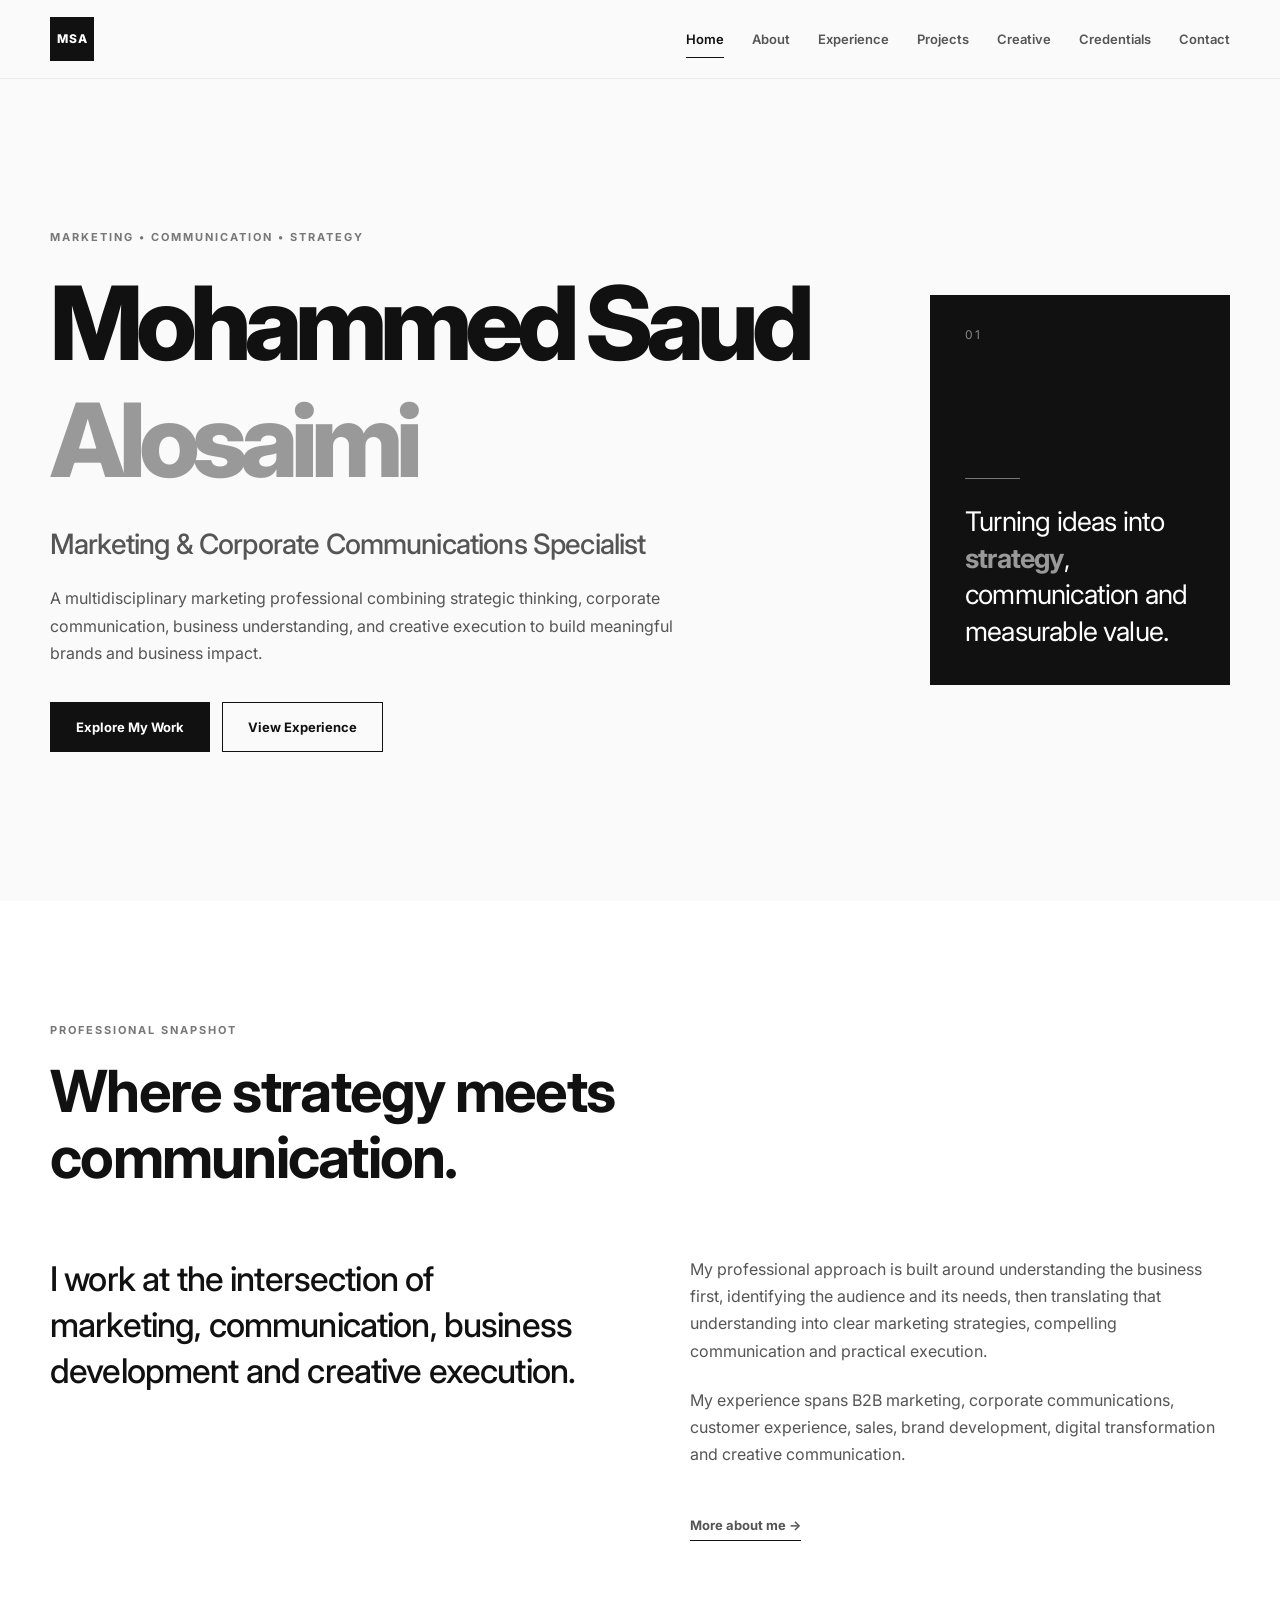
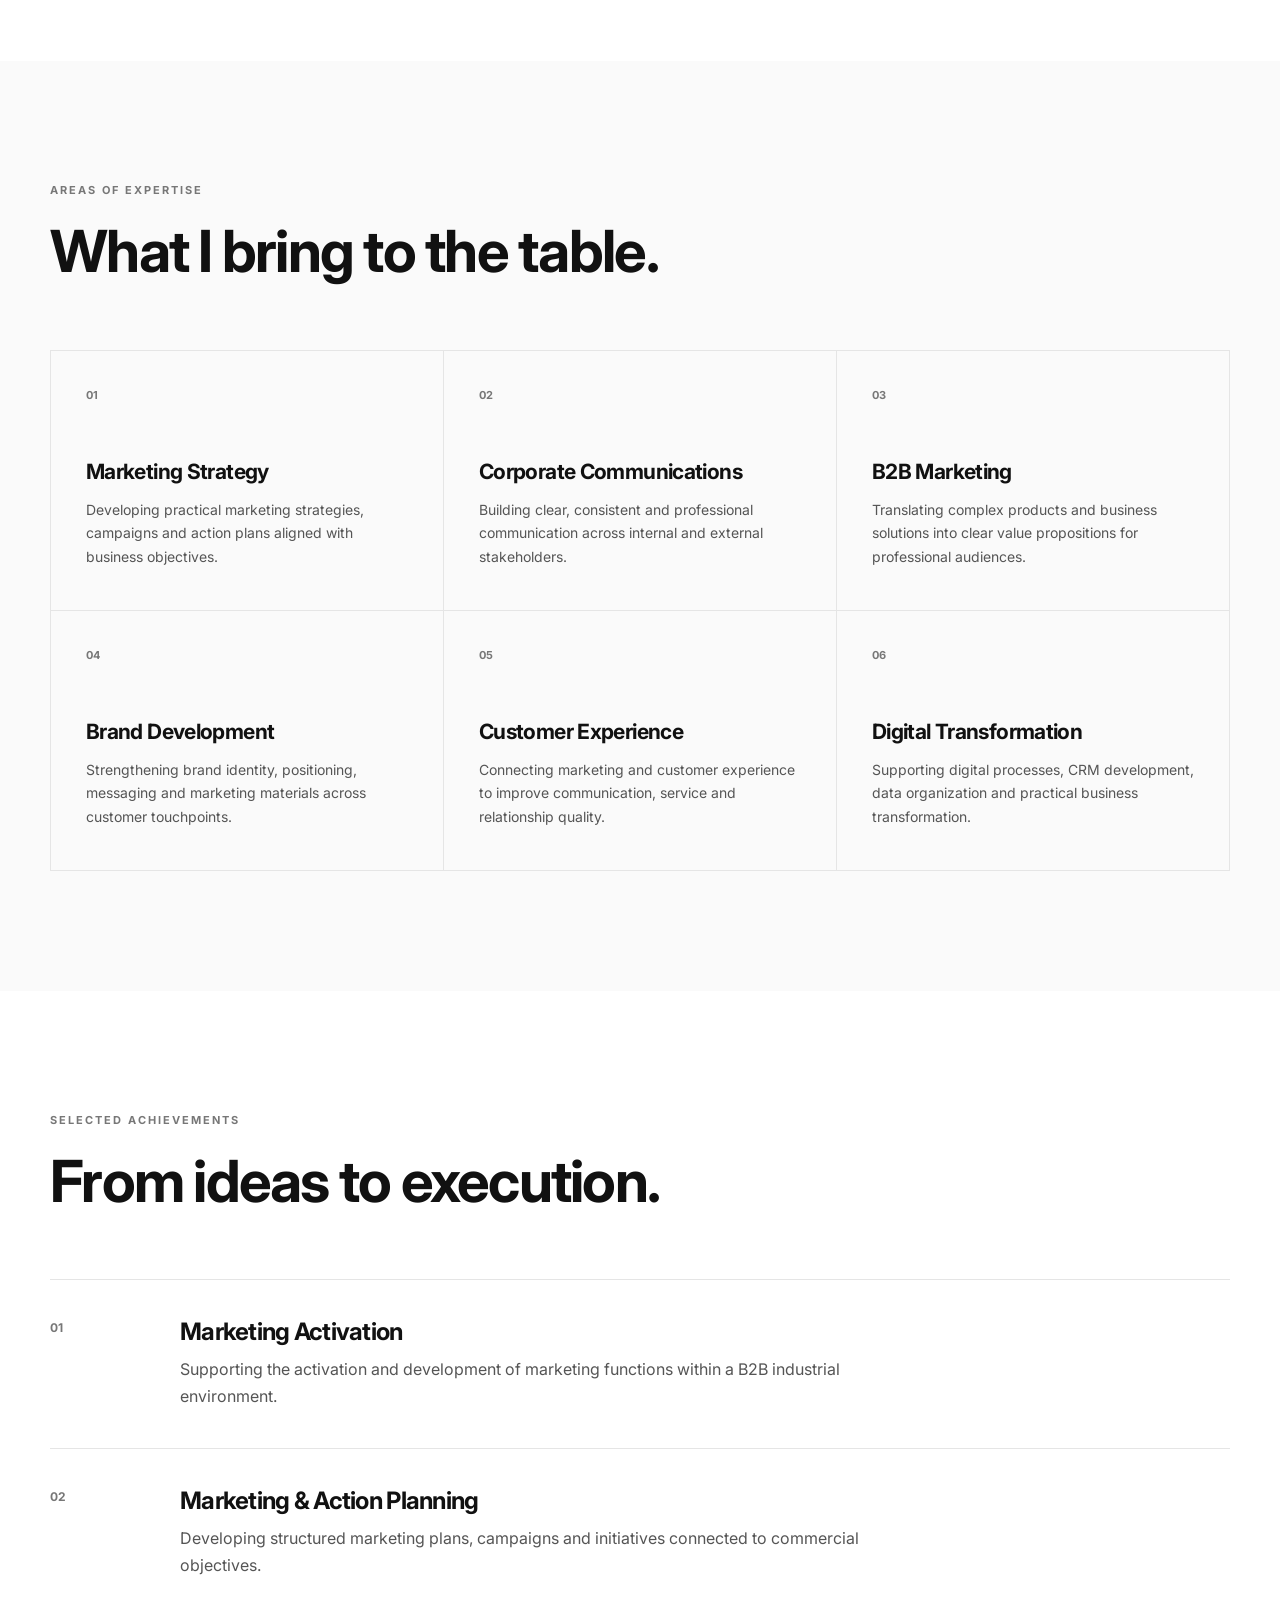
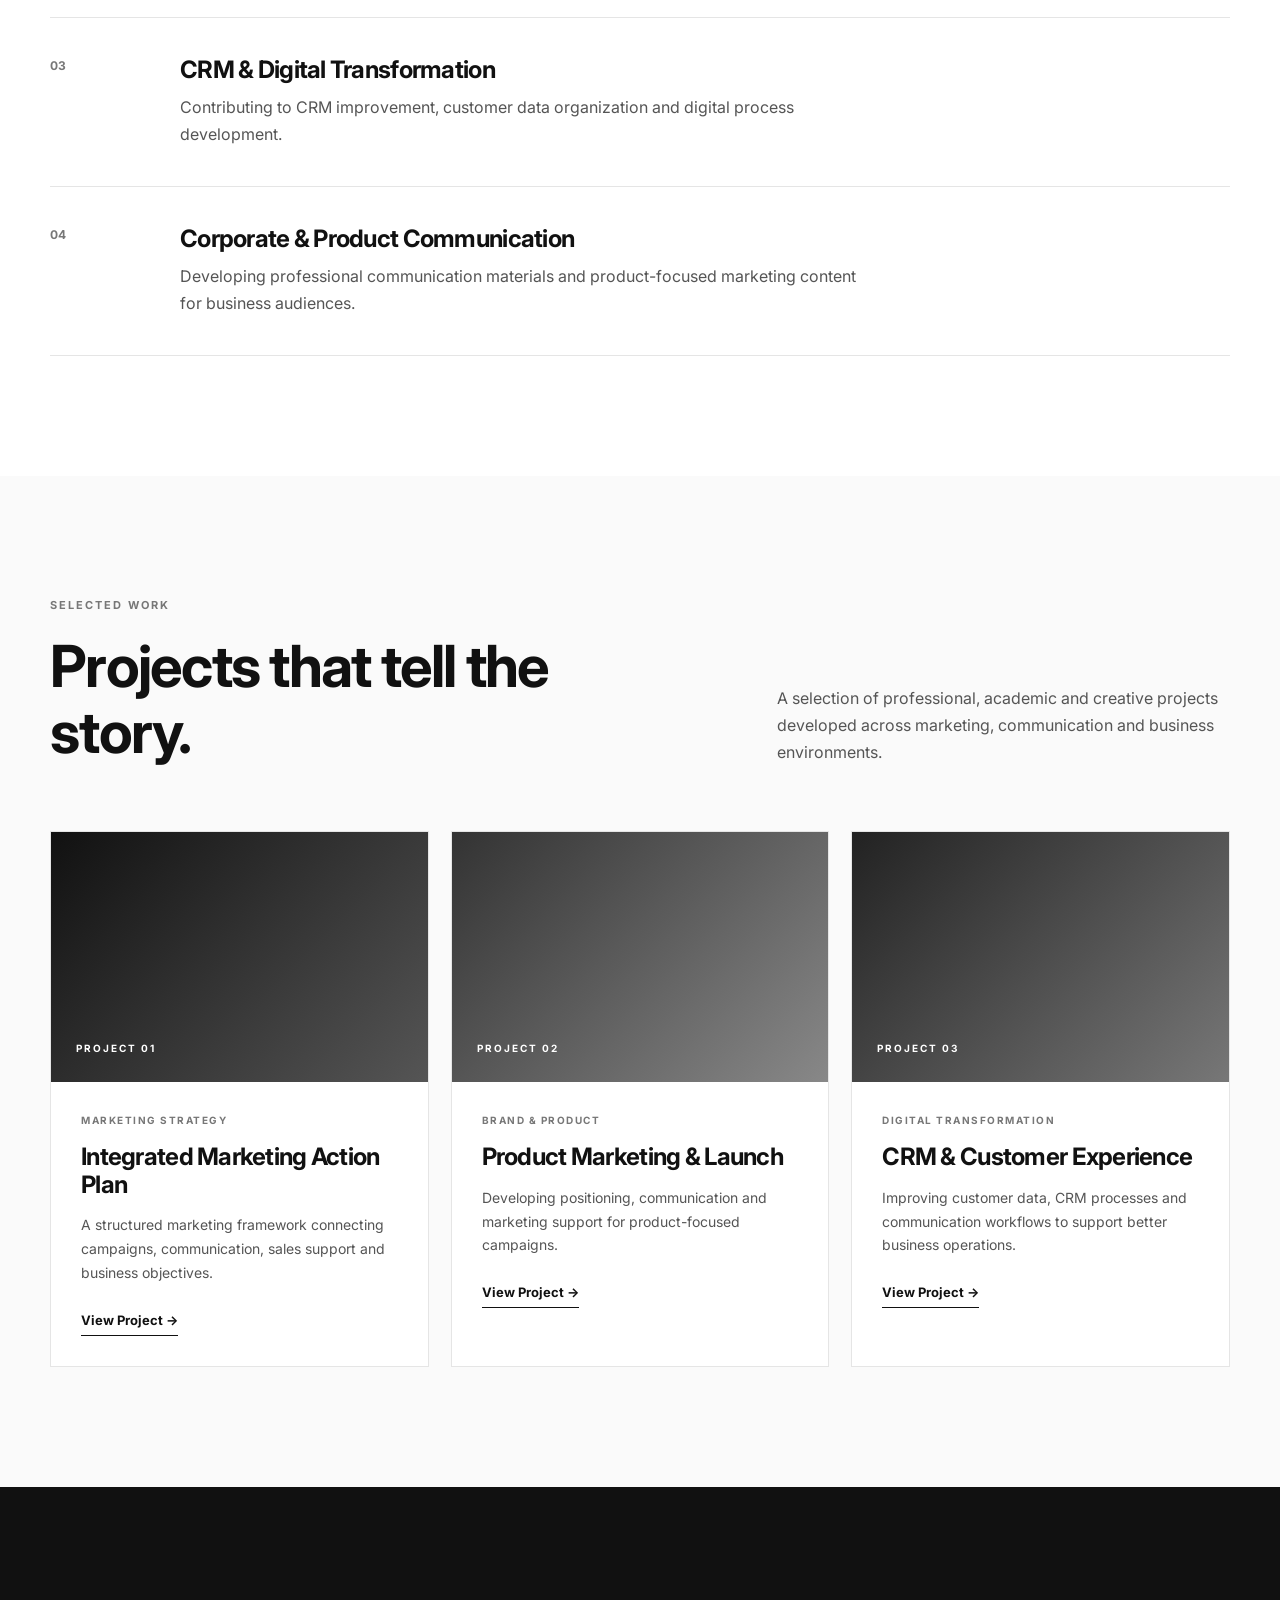
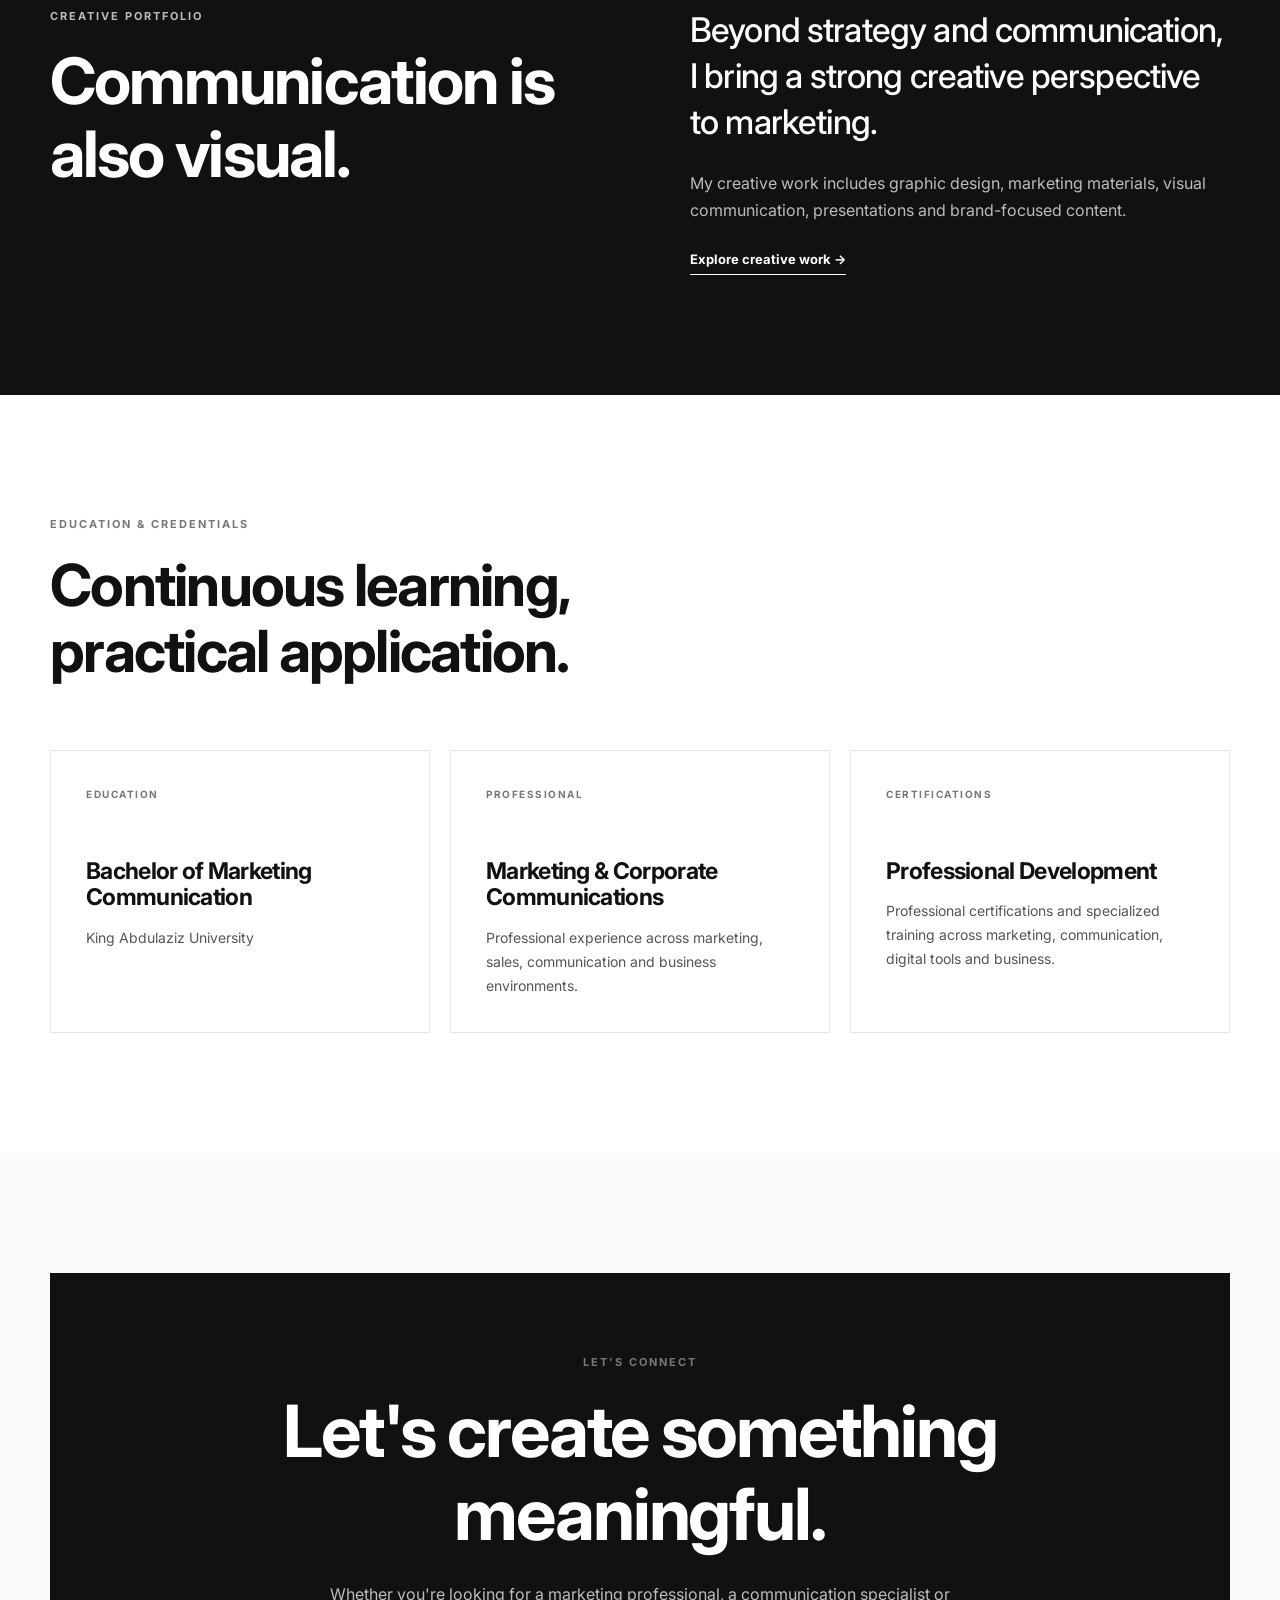
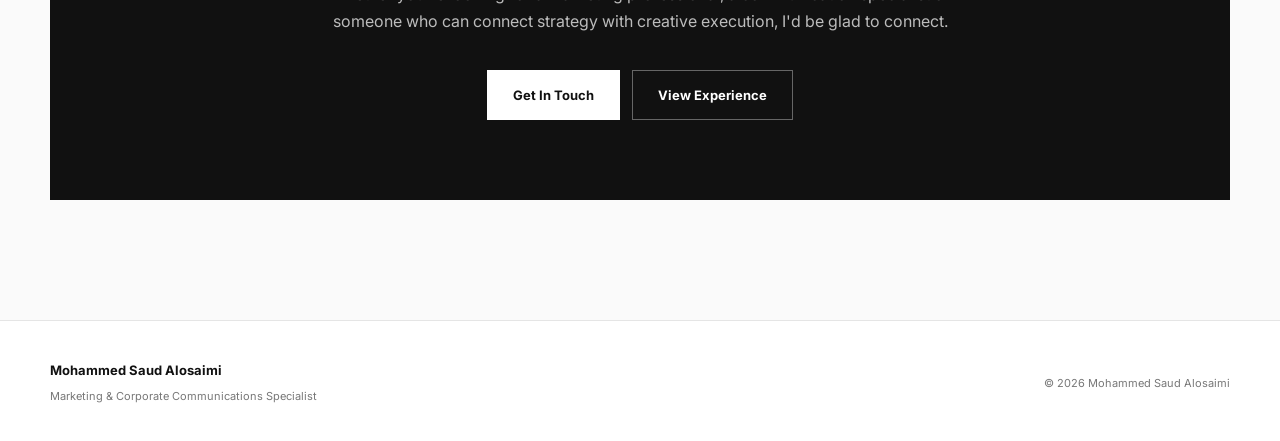
==== index.html @ 44037b39 "Create index.html" ====
<!DOCTYPE html>
<html lang="en">
<head>
    <meta charset="UTF-8">
    <meta name="viewport" content="width=device-width, initial-scale=1.0">

    <title>Mohammed Saud Alosaimi | Marketing & Corporate Communications</title>

    <meta name="description"
          content="Mohammed Saud Alosaimi — Marketing & Corporate Communications Specialist. Explore professional experience, marketing projects, creative work, and credentials.">

    <link rel="stylesheet" href="style.css">
    <script defer src="script.js"></script>
</head>

<body>

<header class="site-header">
    <div class="container nav-container">

        <a href="index.html" class="logo">
            <span>MSA</span>
        </a>

        <button class="menu-toggle" aria-label="Open navigation">
            ☰
        </button>

        <nav class="main-nav">
            <a href="index.html" class="active">Home</a>
            <a href="about.html">About</a>
            <a href="experience.html">Experience</a>
            <a href="#projects">Projects</a>
            <a href="#creative">Creative</a>
            <a href="#credentials">Credentials</a>
            <a href="#contact">Contact</a>
        </nav>

    </div>
</header>


<main>

<!-- HERO -->

<section class="hero">

    <div class="container hero-grid">

        <div class="hero-content">

            <p class="eyebrow">
                MARKETING • COMMUNICATION • STRATEGY
            </p>

            <h1>
                Mohammed Saud
                <span>Alosaimi</span>
            </h1>

            <h2>
                Marketing & Corporate Communications Specialist
            </h2>

            <p class="hero-description">
                A multidisciplinary marketing professional combining
                strategic thinking, corporate communication, business
                understanding, and creative execution to build meaningful
                brands and business impact.
            </p>

            <div class="hero-actions">

                <a href="#projects" class="btn btn-primary">
                    Explore My Work
                </a>

                <a href="experience.html" class="btn btn-secondary">
                    View Experience
                </a>

            </div>

        </div>


        <div class="hero-visual">

            <div class="hero-card">

                <div class="hero-card-number">
                    01
                </div>

                <div class="hero-card-line"></div>

                <p>
                    Turning ideas into
                    <strong>strategy</strong>,
                    communication and
                    measurable value.
                </p>

            </div>

        </div>

    </div>

</section>


<!-- SNAPSHOT -->

<section class="section snapshot">

    <div class="container">

        <div class="section-heading">

            <p class="eyebrow">
                PROFESSIONAL SNAPSHOT
            </p>

            <h2>
                Where strategy meets communication.
            </h2>

        </div>


        <div class="snapshot-grid">

            <div class="snapshot-intro">

                <p class="large-text">
                    I work at the intersection of marketing,
                    communication, business development and
                    creative execution.
                </p>

            </div>


            <div class="snapshot-text">

                <p>
                    My professional approach is built around understanding
                    the business first, identifying the audience and its
                    needs, then translating that understanding into clear
                    marketing strategies, compelling communication and
                    practical execution.
                </p>

                <p>
                    My experience spans B2B marketing, corporate
                    communications, customer experience, sales,
                    brand development, digital transformation and
                    creative communication.
                </p>

                <a href="about.html" class="text-link">
                    More about me →
                </a>

            </div>

        </div>

    </div>

</section>


<!-- EXPERTISE -->

<section class="section expertise">

    <div class="container">

        <div class="section-heading">

            <p class="eyebrow">
                AREAS OF EXPERTISE
            </p>

            <h2>
                What I bring to the table.
            </h2>

        </div>


        <div class="expertise-grid">

            <article class="expertise-card">
                <span class="card-number">01</span>
                <h3>Marketing Strategy</h3>
                <p>
                    Developing practical marketing strategies,
                    campaigns and action plans aligned with
                    business objectives.
                </p>
            </article>


            <article class="expertise-card">
                <span class="card-number">02</span>
                <h3>Corporate Communications</h3>
                <p>
                    Building clear, consistent and professional
                    communication across internal and external
                    stakeholders.
                </p>
            </article>


            <article class="expertise-card">
                <span class="card-number">03</span>
                <h3>B2B Marketing</h3>
                <p>
                    Translating complex products and business
                    solutions into clear value propositions for
                    professional audiences.
                </p>
            </article>


            <article class="expertise-card">
                <span class="card-number">04</span>
                <h3>Brand Development</h3>
                <p>
                    Strengthening brand identity, positioning,
                    messaging and marketing materials across
                    customer touchpoints.
                </p>
            </article>


            <article class="expertise-card">
                <span class="card-number">05</span>
                <h3>Customer Experience</h3>
                <p>
                    Connecting marketing and customer experience
                    to improve communication, service and
                    relationship quality.
                </p>
            </article>


            <article class="expertise-card">
                <span class="card-number">06</span>
                <h3>Digital Transformation</h3>
                <p>
                    Supporting digital processes, CRM development,
                    data organization and practical business
                    transformation.
                </p>
            </article>

        </div>

    </div>

</section>


<!-- ACHIEVEMENTS -->

<section class="section achievements">

    <div class="container">

        <div class="section-heading">

            <p class="eyebrow">
                SELECTED ACHIEVEMENTS
            </p>

            <h2>
                From ideas to execution.
            </h2>

        </div>


        <div class="achievement-list">

            <div class="achievement-item">

                <span>01</span>

                <div>
                    <h3>Marketing Activation</h3>

                    <p>
                        Supporting the activation and development
                        of marketing functions within a B2B industrial
                        environment.
                    </p>
                </div>

            </div>


            <div class="achievement-item">

                <span>02</span>

                <div>
                    <h3>Marketing & Action Planning</h3>

                    <p>
                        Developing structured marketing plans,
                        campaigns and initiatives connected to
                        commercial objectives.
                    </p>
                </div>

            </div>


            <div class="achievement-item">

                <span>03</span>

                <div>
                    <h3>CRM & Digital Transformation</h3>

                    <p>
                        Contributing to CRM improvement, customer
                        data organization and digital process
                        development.
                    </p>
                </div>

            </div>


            <div class="achievement-item">

                <span>04</span>

                <div>
                    <h3>Corporate & Product Communication</h3>

                    <p>
                        Developing professional communication
                        materials and product-focused marketing
                        content for business audiences.
                    </p>
                </div>

            </div>

        </div>

    </div>

</section>


<!-- PROJECTS -->

<section class="section projects" id="projects">

    <div class="container">

        <div class="section-heading project-heading">

            <div>
                <p class="eyebrow">
                    SELECTED WORK
                </p>

                <h2>
                    Projects that tell the story.
                </h2>
            </div>

            <p>
                A selection of professional, academic and creative
                projects developed across marketing, communication
                and business environments.
            </p>

        </div>


        <div class="project-grid">

            <article class="project-card">

                <div class="project-image project-one">
                    <span>PROJECT 01</span>
                </div>

                <div class="project-content">

                    <p class="project-category">
                        MARKETING STRATEGY
                    </p>

                    <h3>
                        Integrated Marketing Action Plan
                    </h3>

                    <p>
                        A structured marketing framework connecting
                        campaigns, communication, sales support and
                        business objectives.
                    </p>

                    <a href="#" class="text-link">
                        View Project →
                    </a>

                </div>

            </article>


            <article class="project-card">

                <div class="project-image project-two">
                    <span>PROJECT 02</span>
                </div>

                <div class="project-content">

                    <p class="project-category">
                        BRAND & PRODUCT
                    </p>

                    <h3>
                        Product Marketing & Launch
                    </h3>

                    <p>
                        Developing positioning, communication and
                        marketing support for product-focused
                        campaigns.
                    </p>

                    <a href="#" class="text-link">
                        View Project →
                    </a>

                </div>

            </article>


            <article class="project-card">

                <div class="project-image project-three">
                    <span>PROJECT 03</span>
                </div>

                <div class="project-content">

                    <p class="project-category">
                        DIGITAL TRANSFORMATION
                    </p>

                    <h3>
                        CRM & Customer Experience
                    </h3>

                    <p>
                        Improving customer data, CRM processes and
                        communication workflows to support better
                        business operations.
                    </p>

                    <a href="#" class="text-link">
                        View Project →
                    </a>

                </div>

            </article>

        </div>

    </div>

</section>


<!-- CREATIVE -->

<section class="section creative" id="creative">

    <div class="container creative-grid">

        <div>

            <p class="eyebrow">
                CREATIVE PORTFOLIO
            </p>

            <h2>
                Communication is also visual.
            </h2>

        </div>


        <div>

            <p class="large-text">
                Beyond strategy and communication, I bring a
                strong creative perspective to marketing.
            </p>

            <p>
                My creative work includes graphic design,
                marketing materials, visual communication,
                presentations and brand-focused content.
            </p>

            <a href="#contact" class="text-link">
                Explore creative work →
            </a>

        </div>

    </div>

</section>


<!-- CREDENTIALS -->

<section class="section credentials" id="credentials">

    <div class="container">

        <div class="section-heading">

            <p class="eyebrow">
                EDUCATION & CREDENTIALS
            </p>

            <h2>
                Continuous learning, practical application.
            </h2>

        </div>


        <div class="credentials-grid">

            <div class="credential-card">

                <span>EDUCATION</span>

                <h3>
                    Bachelor of Marketing Communication
                </h3>

                <p>
                    King Abdulaziz University
                </p>

            </div>


            <div class="credential-card">

                <span>PROFESSIONAL</span>

                <h3>
                    Marketing & Corporate Communications
                </h3>

                <p>
                    Professional experience across marketing,
                    sales, communication and business environments.
                </p>

            </div>


            <div class="credential-card">

                <span>CERTIFICATIONS</span>

                <h3>
                    Professional Development
                </h3>

                <p>
                    Professional certifications and specialized
                    training across marketing, communication,
                    digital tools and business.
                </p>

            </div>

        </div>

    </div>

</section>


<!-- CONTACT -->

<section class="section contact" id="contact">

    <div class="container">

        <div class="contact-box">

            <p class="eyebrow">
                LET'S CONNECT
            </p>

            <h2>
                Let's create something meaningful.
            </h2>

            <p>
                Whether you're looking for a marketing professional,
                a communication specialist or someone who can connect
                strategy with creative execution, I'd be glad to connect.
            </p>

            <div class="contact-actions">

                <a href="mailto:YOUR-EMAIL@example.com"
                   class="btn btn-primary">
                    Get In Touch
                </a>

                <a href="experience.html"
                   class="btn btn-secondary">
                    View Experience
                </a>

            </div>

        </div>

    </div>

</section>

</main>


<footer class="site-footer">

    <div class="container footer-content">

        <div>
            <strong>
                Mohammed Saud Alosaimi
            </strong>

            <p>
                Marketing & Corporate Communications Specialist
            </p>
        </div>


        <div>
            <p>
                © 2026 Mohammed Saud Alosaimi
            </p>
        </div>

    </div>

</footer>

</body>
</html>
---- style.css ----
/* =========================================
   GLOBAL
========================================= */

@import url('https://fonts.googleapis.com/css2?family=Inter:wght@400;500;600;700;800&display=swap');

:root {

    --black: #111111;
    --dark: #181818;
    --gray-dark: #555555;
    --gray: #777777;
    --gray-light: #eeeeee;
    --border: #e5e5e5;
    --white: #ffffff;
    --background: #fafafa;

    --max-width: 1180px;

    --transition: 0.3s ease;
}


* {
    margin: 0;
    padding: 0;
    box-sizing: border-box;
}


html {
    scroll-behavior: smooth;
}


body {

    font-family: 'Inter', Arial, sans-serif;

    color: var(--black);

    background: var(--background);

    line-height: 1.7;

    -webkit-font-smoothing: antialiased;
}


a {
    color: inherit;
    text-decoration: none;
}


img {
    max-width: 100%;
    display: block;
}


.container {

    width: min(
        calc(100% - 48px),
        var(--max-width)
    );

    margin: 0 auto;
}


/* =========================================
   HEADER
========================================= */

.site-header {

    position: sticky;

    top: 0;

    z-index: 1000;

    background: rgba(250, 250, 250, 0.94);

    backdrop-filter: blur(12px);

    border-bottom: 1px solid rgba(0,0,0,0.06);
}


.nav-container {

    height: 78px;

    display: flex;

    align-items: center;

    justify-content: space-between;
}


.logo {

    width: 44px;

    height: 44px;

    display: flex;

    align-items: center;

    justify-content: center;

    background: var(--black);

    color: var(--white);

    font-size: 12px;

    font-weight: 800;

    letter-spacing: 1px;
}


.main-nav {

    display: flex;

    align-items: center;

    gap: 28px;
}


.main-nav a {

    font-size: 13px;

    font-weight: 600;

    color: var(--gray-dark);

    transition: var(--transition);

    position: relative;
}


.main-nav a:hover,
.main-nav a.active {

    color: var(--black);
}


.main-nav a.active::after {

    content: "";

    position: absolute;

    left: 0;

    bottom: -8px;

    width: 100%;

    height: 1px;

    background: var(--black);
}


.menu-toggle {

    display: none;

    border: none;

    background: transparent;

    font-size: 25px;

    cursor: pointer;
}


/* =========================================
   TYPOGRAPHY
========================================= */

.eyebrow {

    font-size: 11px;

    font-weight: 700;

    letter-spacing: 2px;

    color: var(--gray);

    margin-bottom: 18px;
}


h1,
h2,
h3 {

    line-height: 1.15;

    letter-spacing: -0.03em;
}


.section-heading {

    margin-bottom: 65px;
}


.section-heading h2 {

    max-width: 720px;

    font-size: clamp(35px, 5vw, 58px);

    font-weight: 700;
}


.large-text {

    font-size: clamp(23px, 3vw, 34px);

    line-height: 1.35;

    letter-spacing: -0.025em;

    font-weight: 500;
}


.text-link {

    display: inline-block;

    margin-top: 24px;

    font-size: 13px;

    font-weight: 700;

    border-bottom: 1px solid var(--black);

    padding-bottom: 4px;

    transition: var(--transition);
}


.text-link:hover {

    opacity: 0.55;
}


/* =========================================
   BUTTONS
========================================= */

.btn {

    display: inline-flex;

    align-items: center;

    justify-content: center;

    min-height: 50px;

    padding: 0 25px;

    font-size: 13px;

    font-weight: 700;

    transition: var(--transition);

    border: 1px solid var(--black);
}


.btn-primary {

    background: var(--black);

    color: var(--white);
}


.btn-primary:hover {

    background: transparent;

    color: var(--black);
}


.btn-secondary {

    background: transparent;

    color: var(--black);
}


.btn-secondary:hover {

    background: var(--black);

    color: var(--white);
}


/* =========================================
   HERO
========================================= */

.hero {

    min-height: calc(100vh - 78px);

    display: flex;

    align-items: center;

    padding: 100px 0;
}


.hero-grid {

    display: grid;

    grid-template-columns: 1.4fr 0.6fr;

    gap: 80px;

    align-items: center;
}


.hero h1 {

    font-size: clamp(55px, 8vw, 105px);

    font-weight: 800;

    letter-spacing: -0.07em;

    margin-bottom: 28px;
}


.hero h1 span {

    display: block;

    color: #999999;
}


.hero h2 {

    font-size: clamp(20px, 3vw, 28px);

    font-weight: 500;

    color: var(--gray-dark);

    max-width: 650px;

    margin-bottom: 25px;
}


.hero-description {

    max-width: 650px;

    color: var(--gray-dark);

    font-size: 16px;

    margin-bottom: 35px;
}


.hero-actions {

    display: flex;

    gap: 12px;

    flex-wrap: wrap;
}


.hero-visual {

    display: flex;

    justify-content: flex-end;
}


.hero-card {

    width: 300px;

    min-height: 390px;

    background: var(--black);

    color: var(--white);

    padding: 35px;

    display: flex;

    flex-direction: column;

    justify-content: flex-end;

    position: relative;
}


.hero-card-number {

    position: absolute;

    top: 30px;

    left: 35px;

    font-size: 12px;

    letter-spacing: 2px;

    color: #888888;
}


.hero-card-line {

    width: 55px;

    height: 1px;

    background: #777777;

    margin-bottom: 25px;
}


.hero-card p {

    font-size: 27px;

    line-height: 1.35;

    letter-spacing: -0.03em;
}


.hero-card strong {

    color: #999999;
}


/* =========================================
   SECTIONS
========================================= */

.section {

    padding: 120px 0;
}


/* =========================================
   SNAPSHOT
========================================= */

.snapshot {

    background: var(--white);
}


.snapshot-grid {

    display: grid;

    grid-template-columns: 1fr 1fr;

    gap: 100px;
}


.snapshot-text {

    color: var(--gray-dark);

    max-width: 600px;
}


.snapshot-text p {

    margin-bottom: 22px;
}


/* =========================================
   EXPERTISE
========================================= */

.expertise-grid {

    display: grid;

    grid-template-columns: repeat(3, 1fr);

    border-top: 1px solid var(--border);

    border-left: 1px solid var(--border);
}


.expertise-card {

    padding: 35px;

    min-height: 260px;

    border-right: 1px solid var(--border);

    border-bottom: 1px solid var(--border);

    transition: var(--transition);
}


.expertise-card:hover {

    background: var(--white);

    transform: translateY(-5px);
}


.card-number {

    display: block;

    font-size: 11px;

    font-weight: 700;

    color: var(--gray);

    margin-bottom: 55px;
}


.expertise-card h3 {

    font-size: 21px;

    margin-bottom: 14px;
}


.expertise-card p {

    color: var(--gray-dark);

    font-size: 14px;
}


/* =========================================
   ACHIEVEMENTS
========================================= */

.achievements {

    background: var(--white);
}


.achievement-list {

    border-top: 1px solid var(--border);
}


.achievement-item {

    display: grid;

    grid-template-columns: 100px 1fr;

    gap: 30px;

    padding: 38px 0;

    border-bottom: 1px solid var(--border);
}


.achievement-item > span {

    font-size: 12px;

    font-weight: 700;

    color: var(--gray);
}


.achievement-item h3 {

    font-size: 24px;

    margin-bottom: 10px;
}


.achievement-item p {

    color: var(--gray-dark);

    max-width: 700px;
}


/* =========================================
   PROJECTS
========================================= */

.project-heading {

    display: grid;

    grid-template-columns: 1fr 0.7fr;

    gap: 80px;

    align-items: end;
}


.project-heading > p {

    color: var(--gray-dark);
}


.project-grid {

    display: grid;

    grid-template-columns: repeat(3, 1fr);

    gap: 22px;
}


.project-card {

    background: var(--white);

    border: 1px solid var(--border);

    transition: var(--transition);

    overflow: hidden;
}


.project-card:hover {

    transform: translateY(-6px);
}


.project-image {

    height: 250px;

    display: flex;

    align-items: flex-end;

    padding: 25px;

    color: var(--white);

    position: relative;

    overflow: hidden;
}


.project-image::before {

    content: "";

    position: absolute;

    inset: 0;

    background:
        linear-gradient(
            135deg,
            #111111,
            #555555
        );

    transition: transform 0.5s ease;
}


.project-card:hover .project-image::before {

    transform: scale(1.08);
}


.project-image span {

    position: relative;

    z-index: 2;

    font-size: 10px;

    letter-spacing: 2px;

    font-weight: 700;
}


.project-two::before {

    background:
        linear-gradient(
            135deg,
            #333333,
            #888888
        );
}


.project-three::before {

    background:
        linear-gradient(
            135deg,
            #222222,
            #777777
        );
}


.project-content {

    padding: 30px;
}


.project-category {

    font-size: 10px;

    letter-spacing: 1.5px;

    font-weight: 700;

    color: var(--gray);

    margin-bottom: 14px;
}


.project-content h3 {

    font-size: 24px;

    margin-bottom: 15px;
}


.project-content > p:not(.project-category) {

    font-size: 14px;

    color: var(--gray-dark);
}


/* =========================================
   CREATIVE
========================================= */

.creative {

    background: var(--black);

    color: var(--white);
}


.creative-grid {

    display: grid;

    grid-template-columns: 1fr 1fr;

    gap: 100px;
}


.creative h2 {

    font-size: clamp(40px, 5vw, 65px);

    max-width: 550px;
}


.creative p {

    color: #bcbcbc;

    max-width: 600px;
}


.creative .large-text {

    color: var(--white);

    margin-bottom: 25px;
}


.creative .text-link {

    color: var(--white);

    border-color: var(--white);
}


/* =========================================
   CREDENTIALS
========================================= */

.credentials {

    background: var(--white);
}


.credentials-grid {

    display: grid;

    grid-template-columns: repeat(3, 1fr);

    gap: 20px;
}


.credential-card {

    border: 1px solid var(--border);

    padding: 35px;

    min-height: 260px;
}


.credential-card span {

    display: block;

    font-size: 10px;

    font-weight: 700;

    letter-spacing: 1.5px;

    color: var(--gray);

    margin-bottom: 55px;
}


.credential-card h3 {

    font-size: 23px;

    margin-bottom: 15px;
}


.credential-card p {

    color: var(--gray-dark);

    font-size: 14px;
}


/* =========================================
   CONTACT
========================================= */

.contact-box {

    background: var(--black);

    color: var(--white);

    padding: 80px;

    text-align: center;
}


.contact-box h2 {

    font-size: clamp(40px, 6vw, 72px);

    max-width: 850px;

    margin: 0 auto 25px;
}


.contact-box > p:not(.eyebrow) {

    color: #bcbcbc;

    max-width: 650px;

    margin: 0 auto 35px;
}


.contact-actions {

    display: flex;

    justify-content: center;

    gap: 12px;

    flex-wrap: wrap;
}


.contact .btn-primary {

    background: var(--white);

    color: var(--black);

    border-color: var(--white);
}


.contact .btn-primary:hover {

    background: transparent;

    color: var(--white);
}


.contact .btn-secondary {

    color: var(--white);

    border-color: #666666;
}


/* =========================================
   PAGE HERO
========================================= */

.page-hero {

    padding: 140px 0 100px;

    background: var(--white);

    border-bottom: 1px solid var(--border);
}


.page-hero h1 {

    font-size: clamp(60px, 10vw, 120px);

    font-weight: 800;

    letter-spacing: -0.07em;

    margin-bottom: 25px;
}


.page-hero > .container > p:last-child {

    max-width: 700px;

    color: var(--gray-dark);

    font-size: 18px;
}


/* =========================================
   EXPERIENCE
========================================= */

.experience-section {

    background: var(--background);
}


.timeline {

    max-width: 1000px;

    margin: 0 auto;
}


.timeline-item {

    display: grid;

    grid-template-columns: 100px 1fr;

    gap: 40px;

    position: relative;

    padding-bottom: 90px;
}


.timeline-item::after {

    content: "";

    position: absolute;

    left: 49px;

    top: 45px;

    bottom: 0;

    width: 1px;

    background: var(--border);
}


.timeline-item:last-child::after {

    display: none;
}


.timeline-marker {

    width: 46px;

    height: 46px;

    border: 1px solid var(--black);

    background: var(--background);

    display: flex;

    align-items: center;

    justify-content: center;

    font-size: 11px;

    font-weight: 700;

    position: relative;

    z-index: 2;
}


.timeline-content {

    padding-bottom: 30px;
}


.timeline-date {

    font-size: 10px;

    letter-spacing: 1.5px;

    font-weight: 700;

    color: var(--gray);

    margin-bottom: 12px;
}


.timeline-content h2 {

    font-size: clamp(28px, 4vw, 42px);

    margin-bottom: 8px;
}


.timeline-content h3 {

    font-size: 16px;

    color: var(--gray-dark);

    font-weight: 600;

    margin-bottom: 25px;
}


.timeline-content > p:not(.timeline-date) {

    color: var(--gray-dark);

    max-width: 750px;

    margin-bottom: 25px;
}


.experience-points {

    list-style: none;

    margin: 25px 0;
}


.experience-points li {

    position: relative;

    padding-left: 22px;

    margin-bottom: 10px;

    color: var(--gray-dark);

    font-size: 14px;
}


.experience-points li::before {

    content: "—";

    position: absolute;

    left: 0;

    color: var(--black);
}


.tag-list {

    display: flex;

    flex-wrap: wrap;

    gap: 8px;

    margin-top: 25px;
}


.tag-list span {

    border: 1px solid var(--border);

    padding: 7px 12px;

    font-size: 10px;

    font-weight: 600;

    background: var(--white);
}


/* =========================================
   PROFILE
========================================= */

.profile-section {

    background: var(--white);
}


.profile-grid {

    display: grid;

    grid-template-columns: 1fr 1fr;

    gap: 100px;
}


.profile-grid h2 {

    font-size: clamp(38px, 5vw, 60px);
}


.profile-grid p {

    color: var(--gray-dark);

    margin-bottom: 20px;
}


/* =========================================
   CTA
========================================= */

.cta-section {

    padding-top: 0;
}


/* =========================================
   FOOTER
========================================= */

.site-footer {

    border-top: 1px solid var(--border);

    padding: 35px 0;

    background: var(--white);
}


.footer-content {

    display: flex;

    justify-content: space-between;

    gap: 30px;

    align-items: center;
}


.footer-content strong {

    font-size: 13px;
}


.footer-content p {

    color: var(--gray);

    font-size: 11px;

    margin-top: 4px;
}


/* =========================================
   ANIMATIONS
========================================= */

.reveal {

    opacity: 0;

    transform: translateY(20px);

    transition:
        opacity 0.7s ease,
        transform 0.7s ease;
}


.reveal.visible {

    opacity: 1;

    transform: translateY(0);
}


/* =========================================
   RESPONSIVE
========================================= */

@media (max-width: 900px) {

    .main-nav {

        position: absolute;

        top: 78px;

        left: 0;

        width: 100%;

        background: var(--white);

        border-bottom: 1px solid var(--border);

        padding: 25px;

        display: none;

        flex-direction: column;

        align-items: flex-start;

        gap: 18px;
    }


    .main-nav.open {

        display: flex;
    }


    .menu-toggle {

        display: block;
    }


    .hero-grid,
    .snapshot-grid,
    .creative-grid,
    .profile-grid {

        grid-template-columns: 1fr;

        gap: 50px;
    }


    .hero {

        padding: 80px 0;
    }


    .hero-visual {

        justify-content: flex-start;
    }


    .hero-card {

        width: 100%;

        max-width: 400px;

        min-height: 300px;
    }


    .expertise-grid {

        grid-template-columns: repeat(2, 1fr);
    }


    .project-grid {

        grid-template-columns: 1fr 1fr;
    }


    .credentials-grid {

        grid-template-columns: 1fr 1fr;
    }


    .project-heading {

        grid-template-columns: 1fr;
    }


    .contact-box {

        padding: 60px 30px;
    }

}


@media (max-width: 650px) {

    .container {

        width: min(
            calc(100% - 32px),
            var(--max-width)
        );
    }


    .section {

        padding: 80px 0;
    }


    .hero h1 {

        font-size: 55px;
    }


    .expertise-grid,
    .project-grid,
    .credentials-grid {

        grid-template-columns: 1fr;
    }


    .achievement-item {

        grid-template-columns: 50px 1fr;

        gap: 15px;
    }


    .timeline-item {

        grid-template-columns: 55px 1fr;

        gap: 20px;
    }


    .timeline-item::after {

        left: 22px;
    }


    .timeline-marker {

        width: 44px;

        height: 44px;
    }


    .contact-box h2 {

        font-size: 40px;
    }


    .footer-content {

        flex-direction: column;

        align-items: flex-start;
    }

}
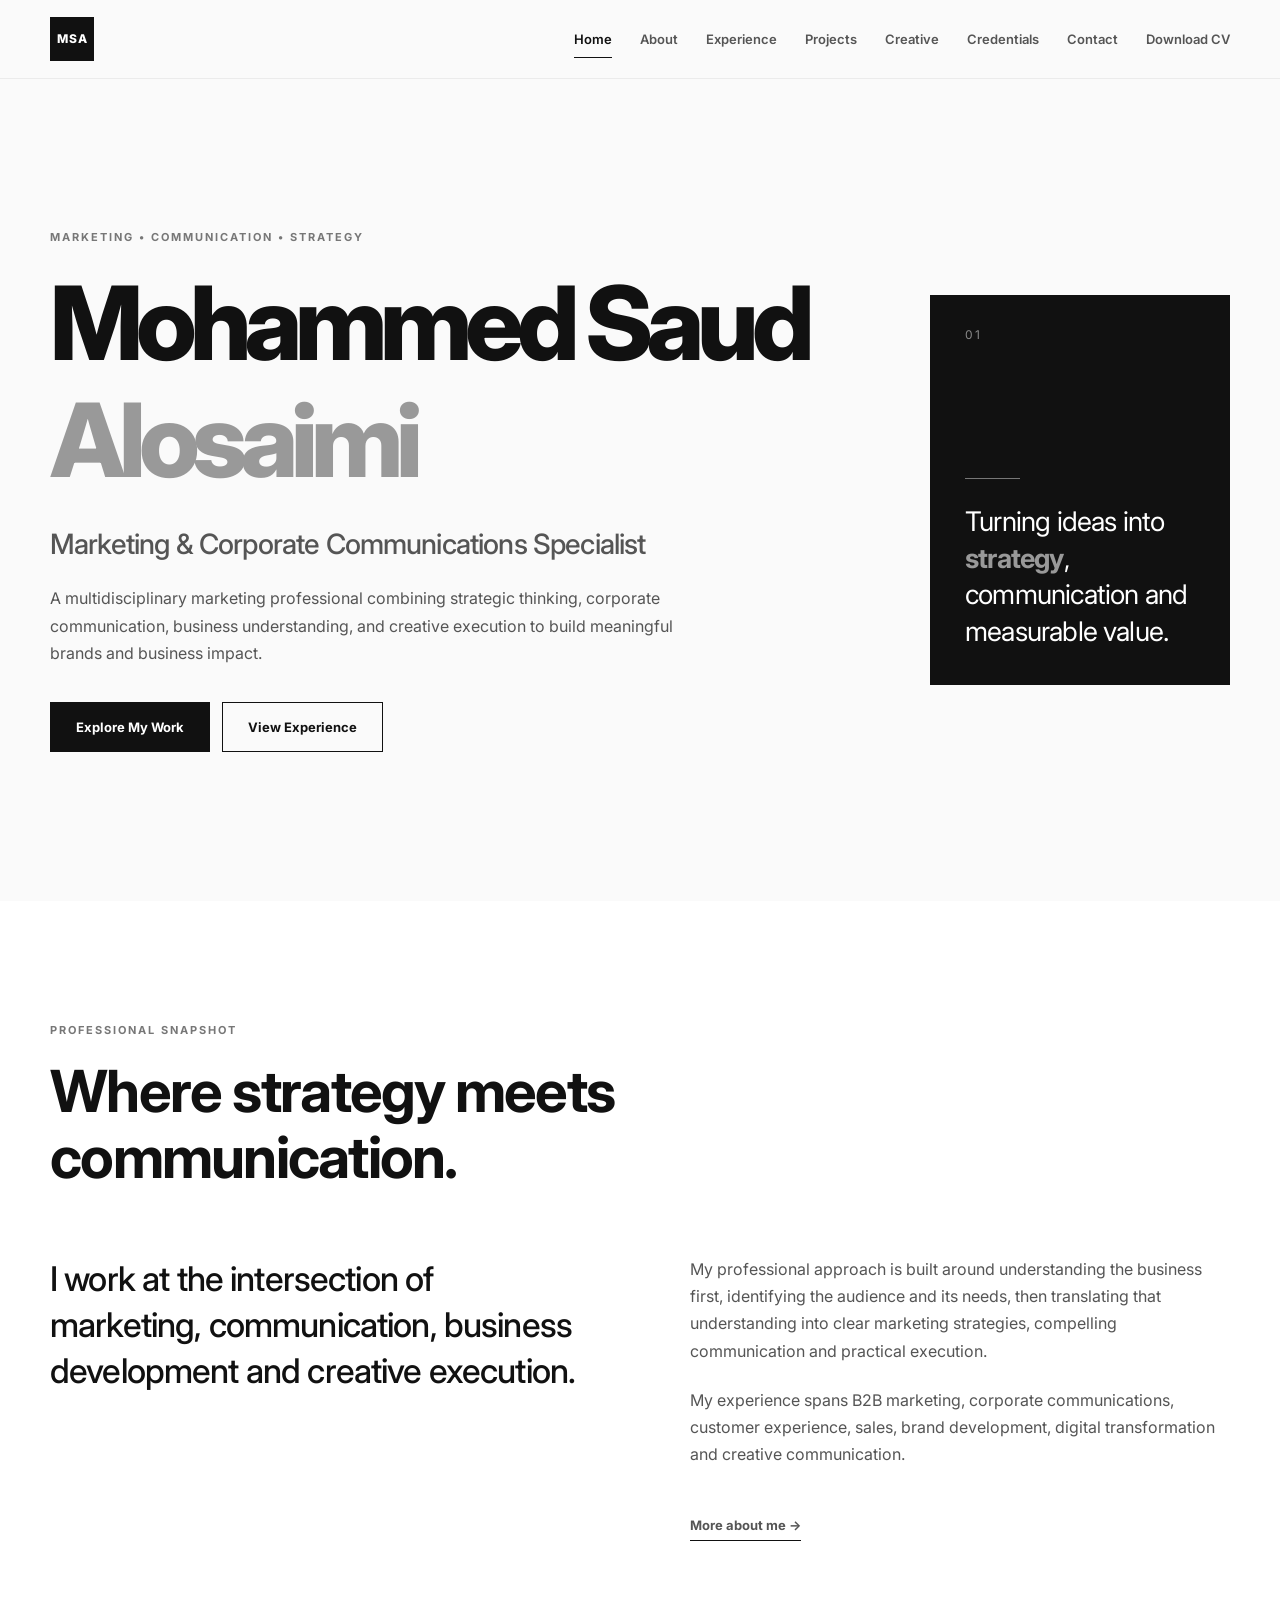
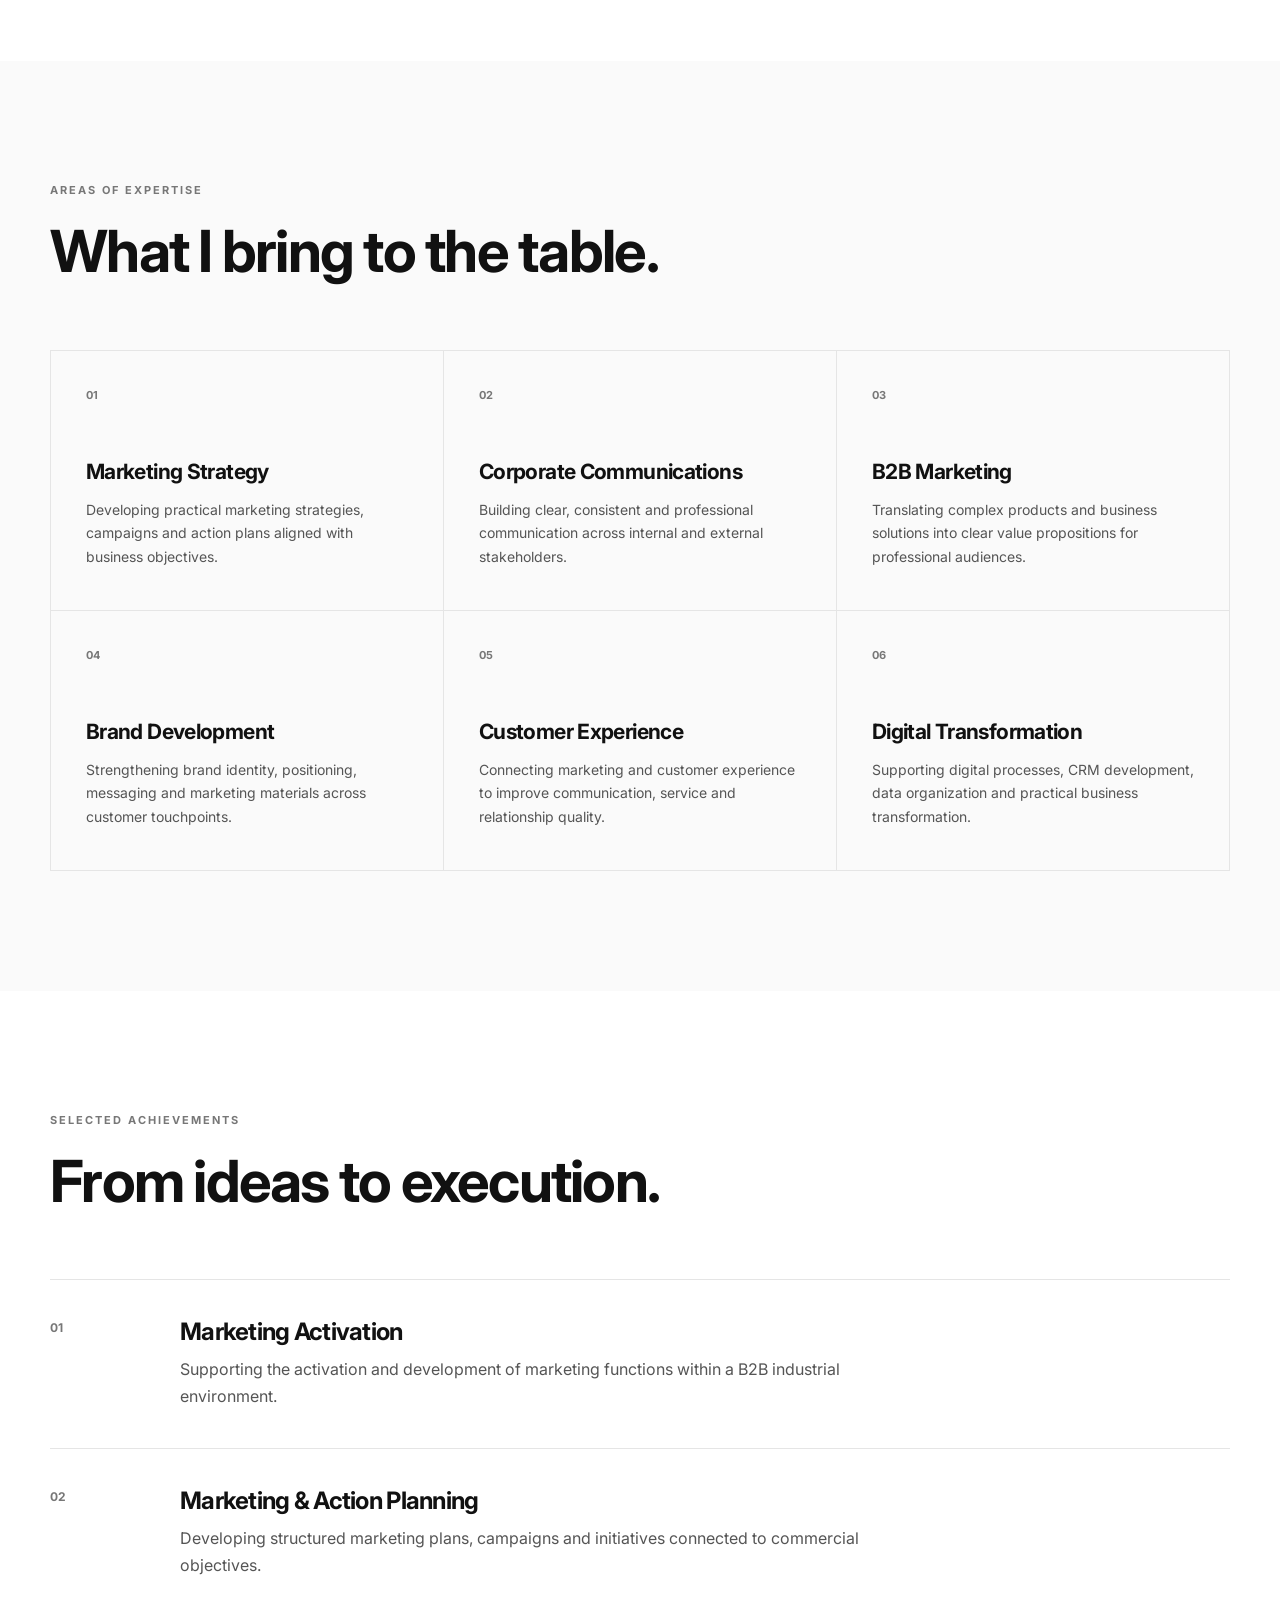
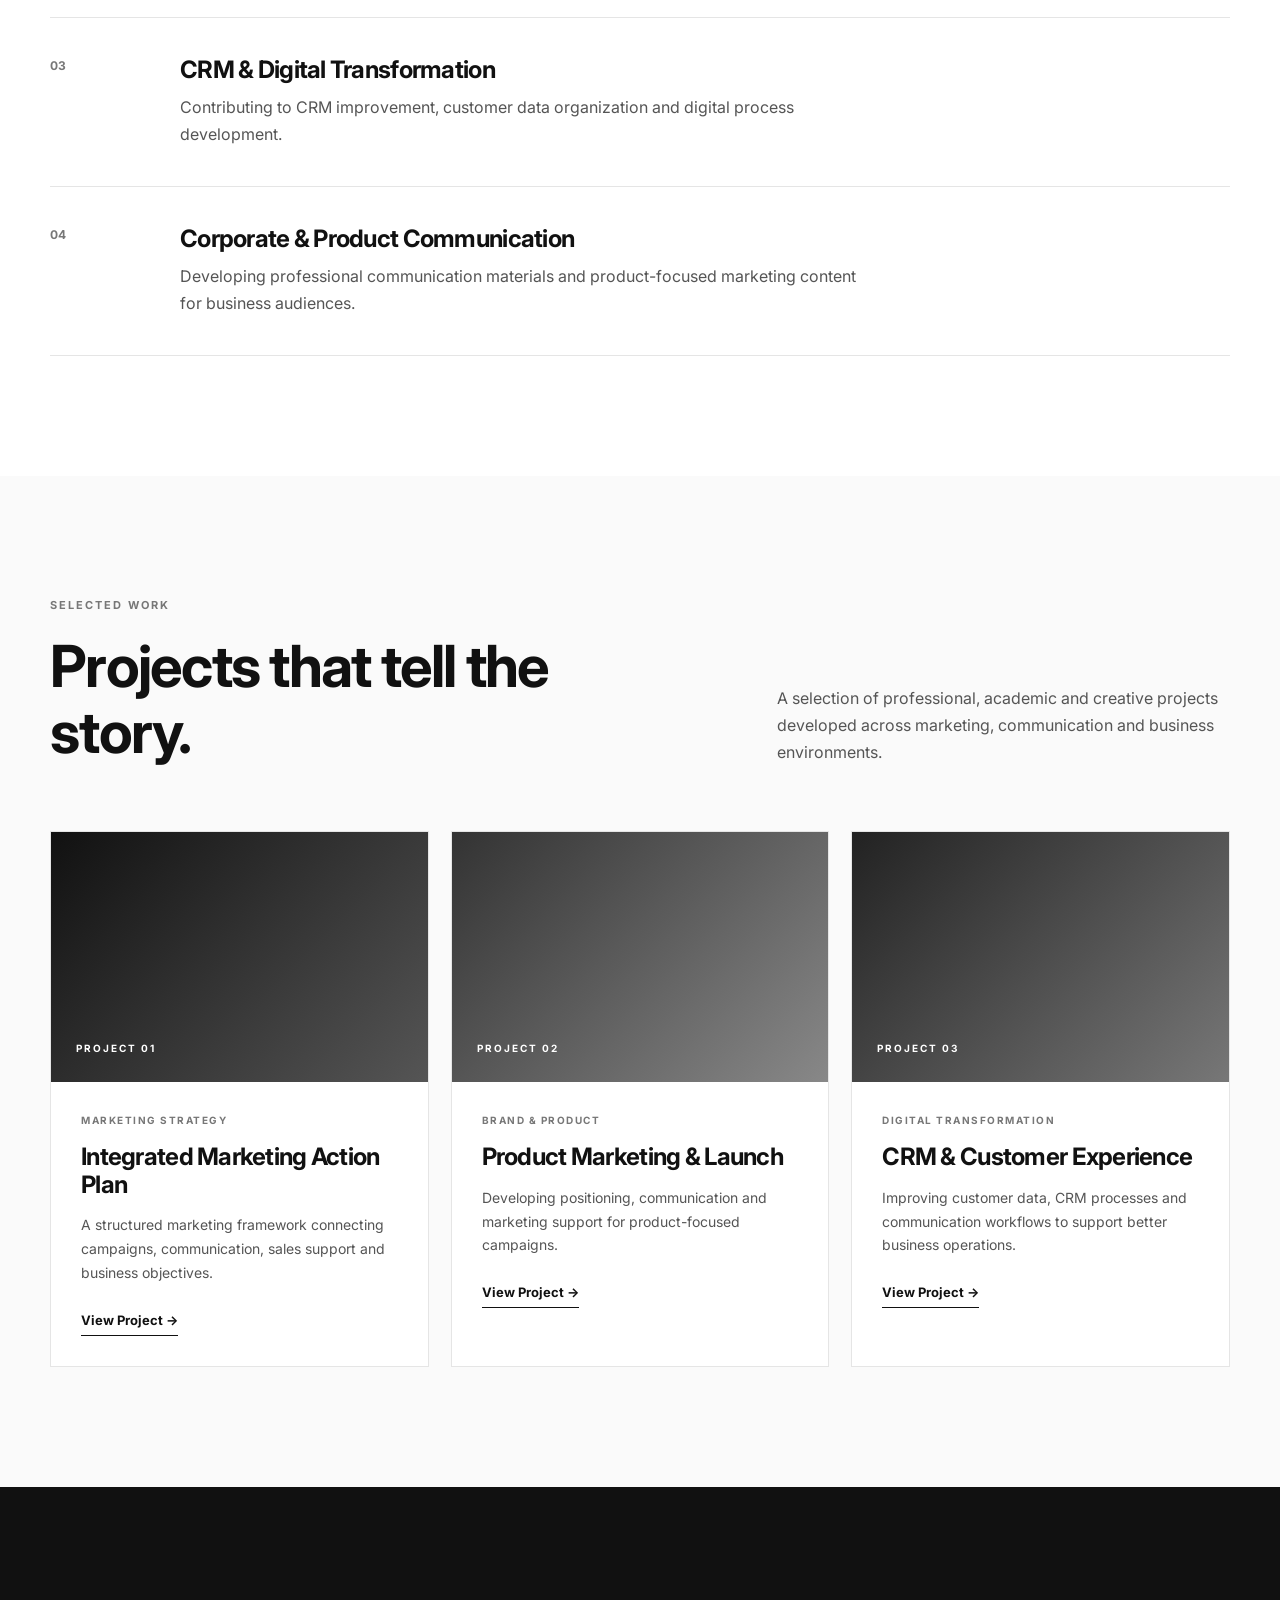
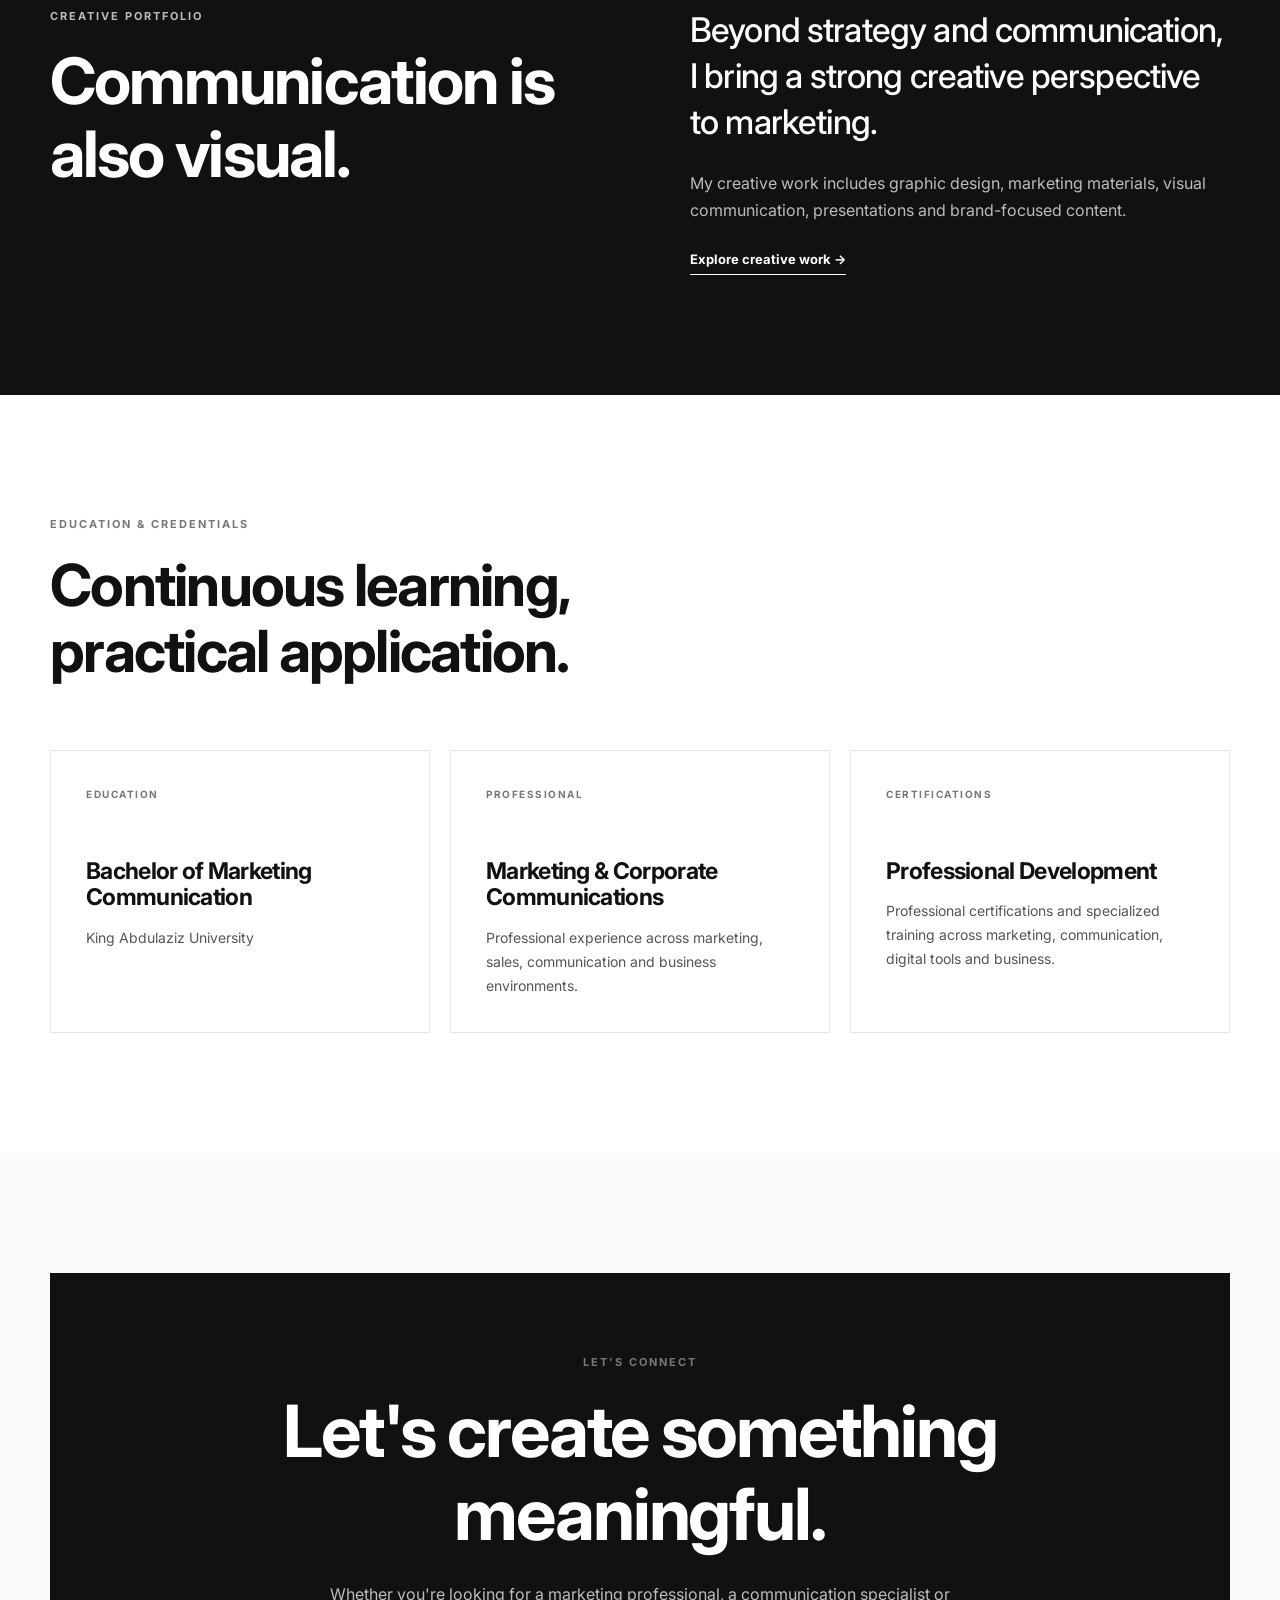
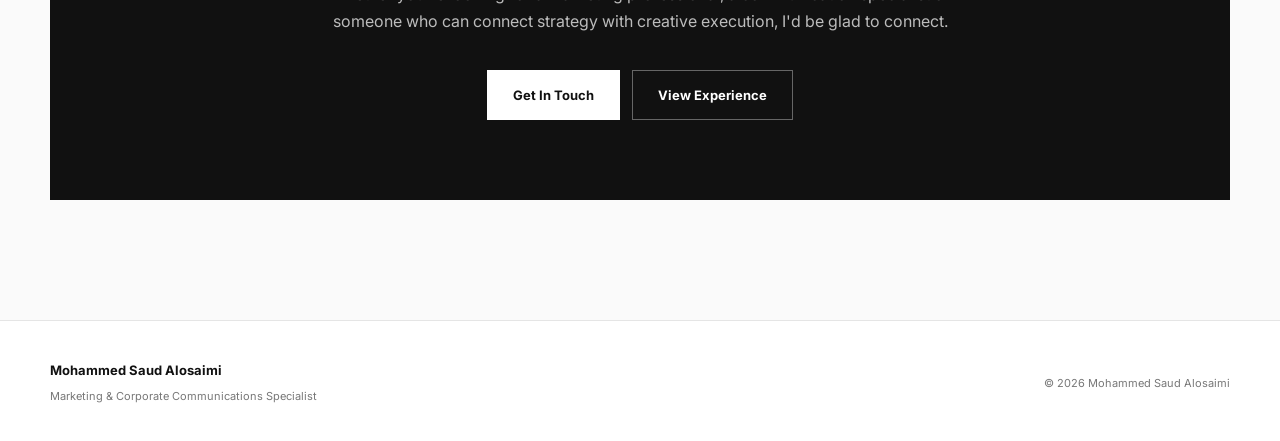
==== commit c352acda: "Update index.html" ====
--- a/index.html
+++ b/index.html
@@ -26,15 +26,21 @@
             ☰
         </button>
 
-        <nav class="main-nav">
-            <a href="index.html" class="active">Home</a>
-            <a href="about.html">About</a>
-            <a href="experience.html">Experience</a>
-            <a href="#projects">Projects</a>
-            <a href="#creative">Creative</a>
-            <a href="#credentials">Credentials</a>
-            <a href="#contact">Contact</a>
-        </nav>
+<nav class="main-nav">
+
+    <a href="index.html" class="active">Home</a>
+    <a href="about.html">About</a>
+    <a href="experience.html">Experience</a>
+    <a href="#projects">Projects</a>
+    <a href="#creative">Creative</a>
+    <a href="#credentials">Credentials</a>
+    <a href="#contact">Contact</a>
+
+    <a href="cv.pdf" class="cv-button" download>
+        Download CV
+    </a>
+
+</nav>
 
     </div>
 </header>
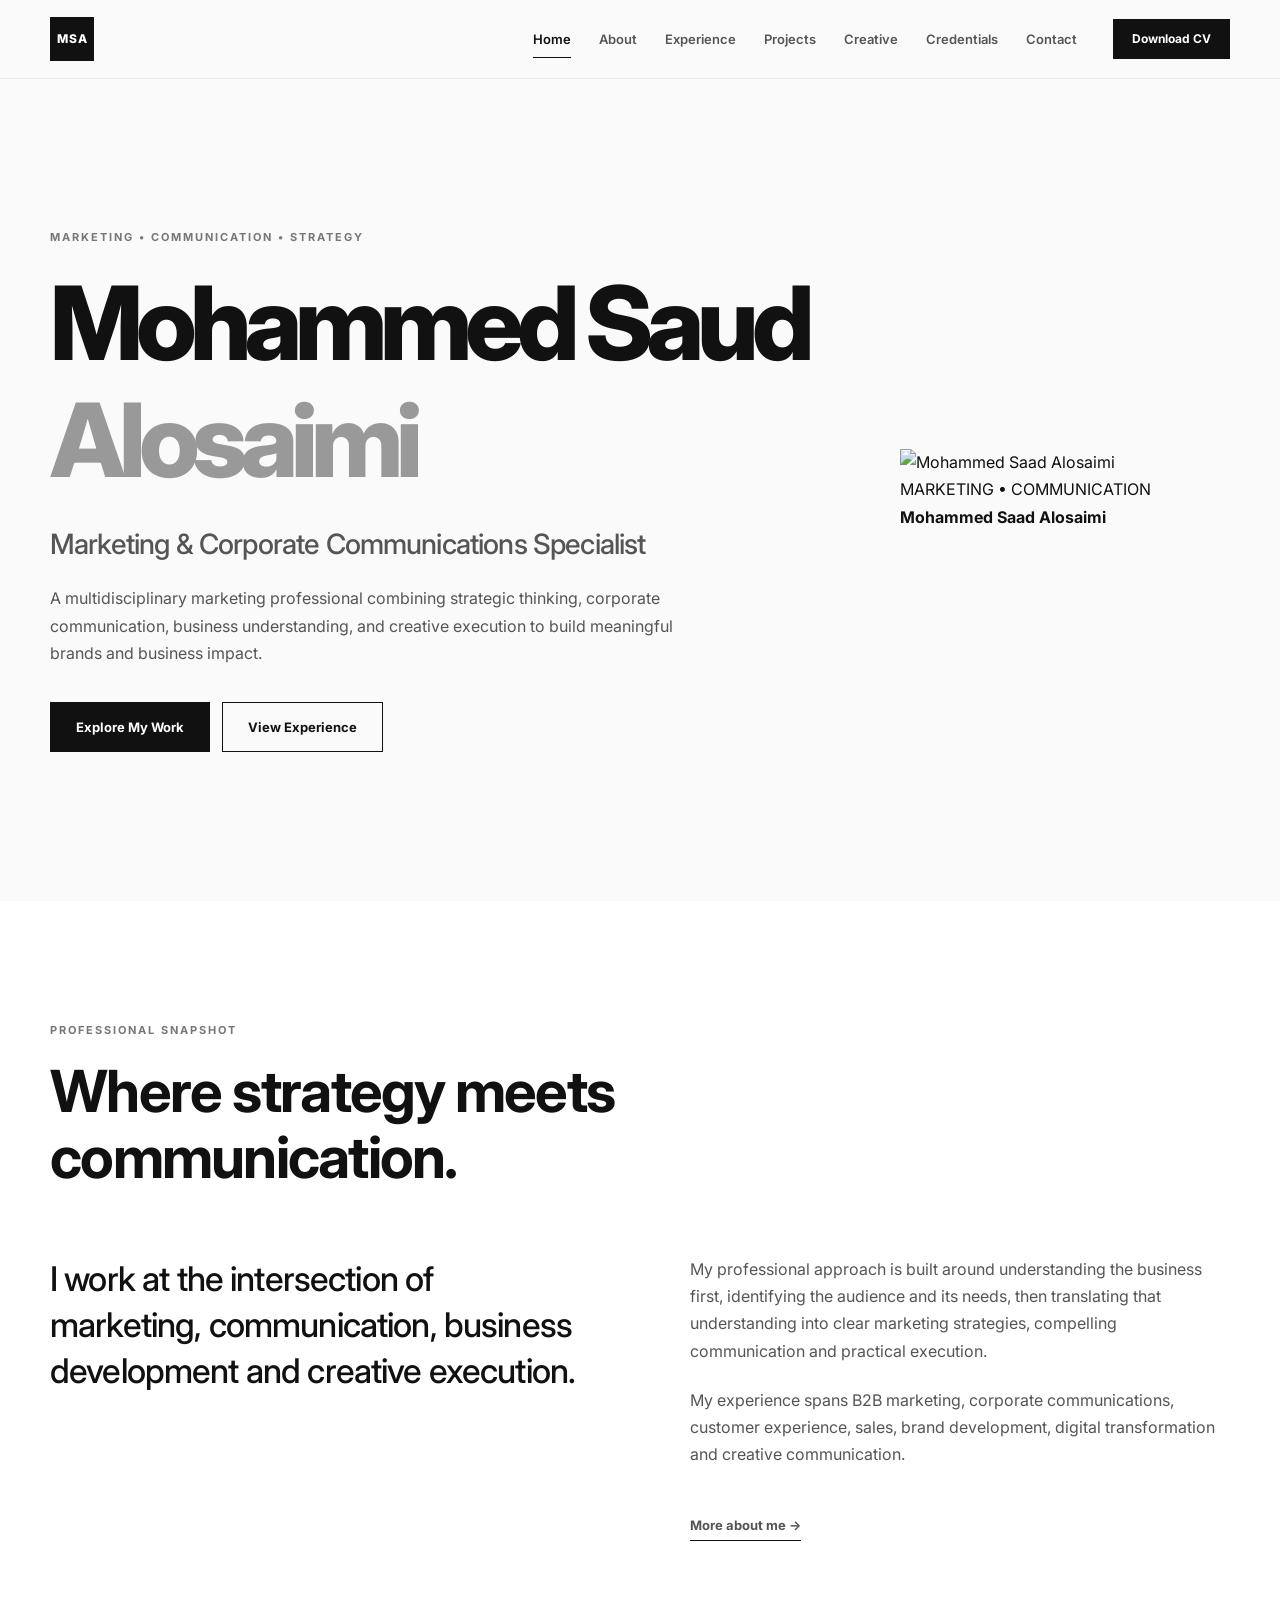
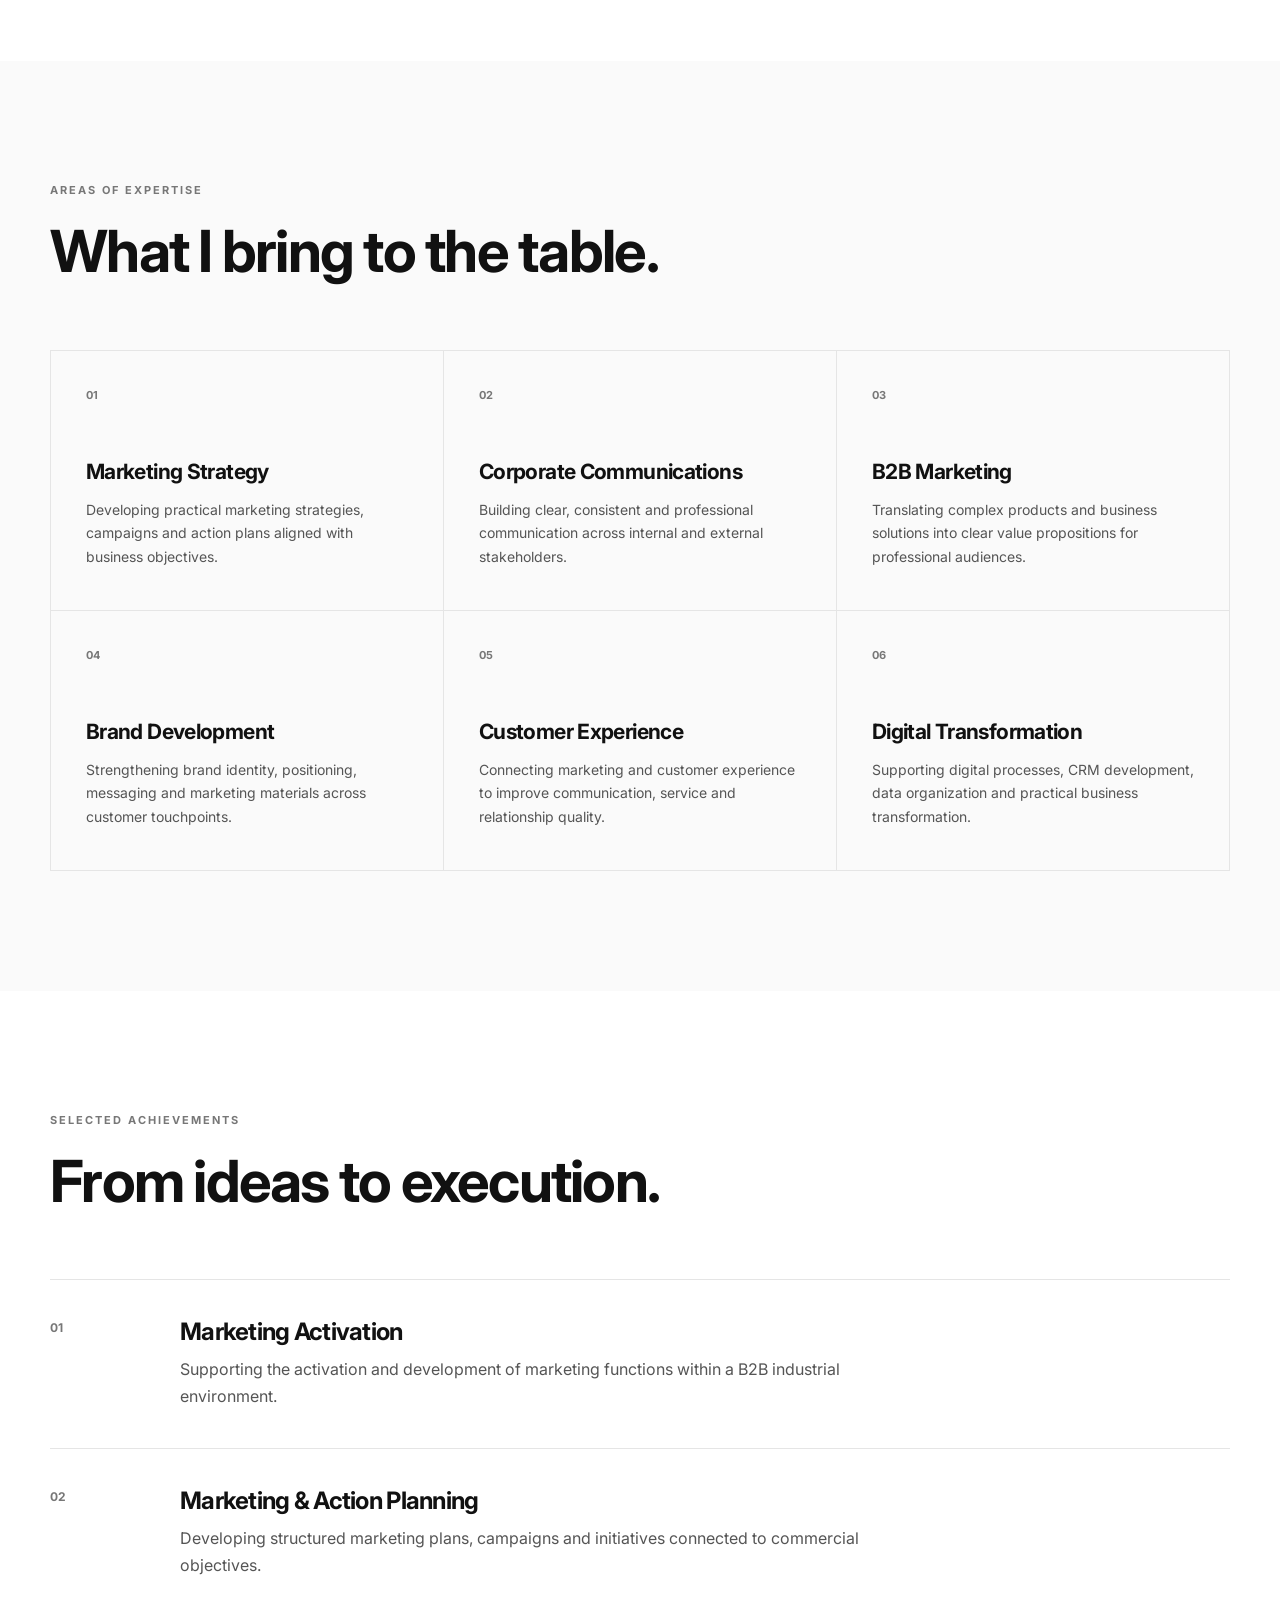
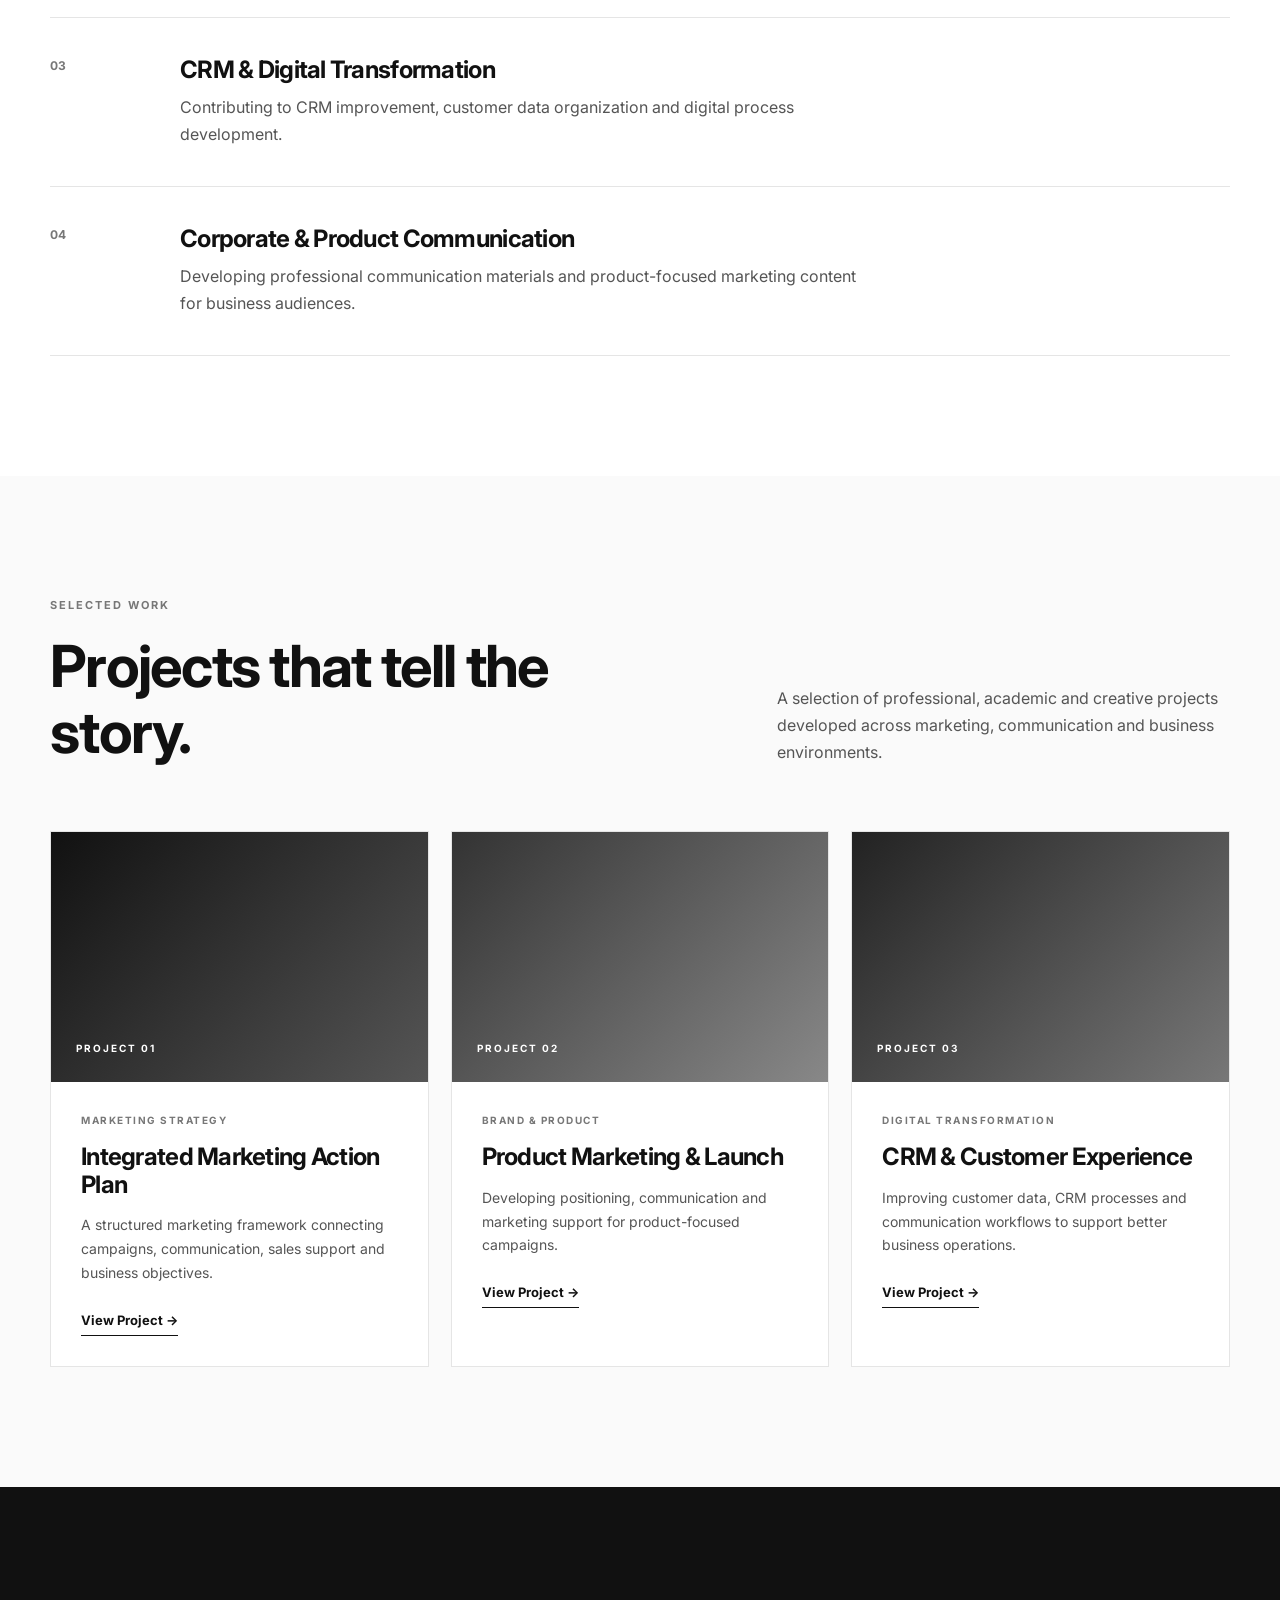
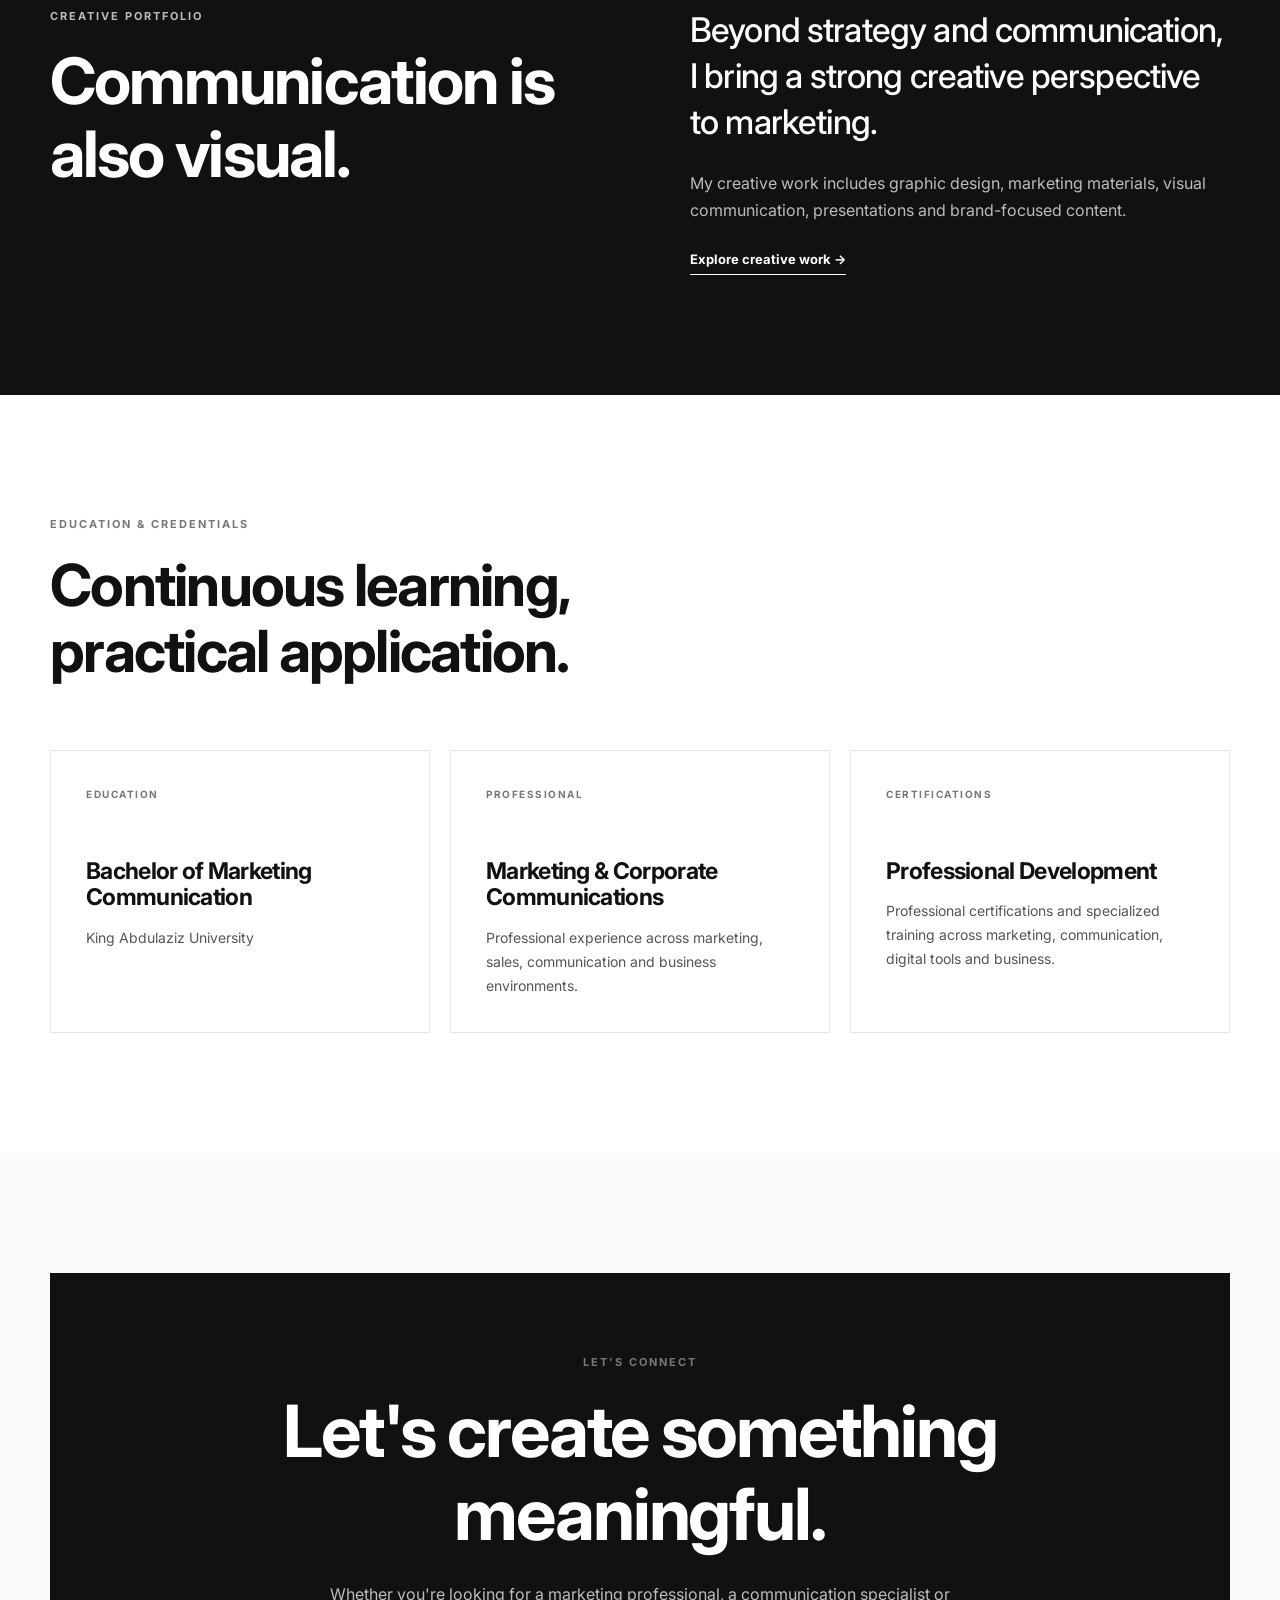
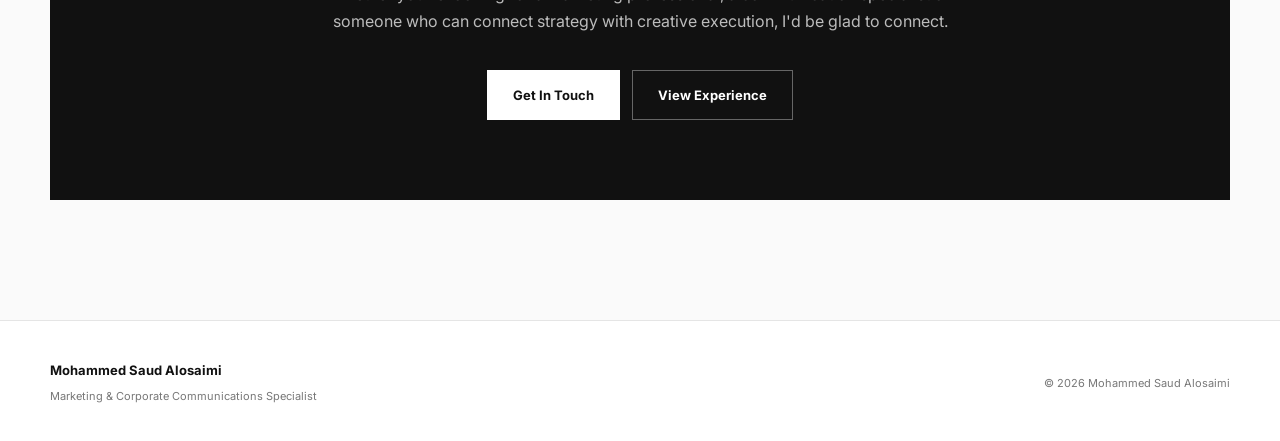
==== commit 328376ff: "Update index.html" ====
--- a/index.html
+++ b/index.html
@@ -93,25 +93,26 @@
 
         <div class="hero-visual">
 
-            <div class="hero-card">
-
-                <div class="hero-card-number">
-                    01
-                </div>
-
-                <div class="hero-card-line"></div>
-
-                <p>
-                    Turning ideas into
-                    <strong>strategy</strong>,
-                    communication and
-                    measurable value.
-                </p>
-
-            </div>
-
-        </div>
-
+<div class="hero-visual">
+
+    <div class="hero-profile">
+
+        <img
+            src="assets/images/profile/mohammed-saad-profile.png"
+            alt="Mohammed Saad Alosaimi"
+        >
+
+        <div class="hero-profile-overlay">
+
+            <span>MARKETING • COMMUNICATION</span>
+
+            <strong>Mohammed Saad Alosaimi</strong>
+
+        </div>
+
+    </div>
+
+</div>
     </div>
 
 </section>
--- a/style.css
+++ b/style.css
@@ -188,6 +188,57 @@
     cursor: pointer;
 }
 
+/* =========================================
+   CV BUTTON
+========================================= */
+
+.cv-button {
+
+    display: inline-flex !important;
+
+    align-items: center;
+
+    justify-content: center;
+
+    min-height: 40px;
+
+    padding: 0 18px;
+
+    background: var(--black);
+
+    color: var(--white) !important;
+
+    font-size: 12px !important;
+
+    font-weight: 700 !important;
+
+    border: 1px solid var(--black);
+
+    transition: var(--transition);
+
+    margin-left: 8px;
+}
+
+
+.cv-button:hover {
+
+    background: transparent;
+
+    color: var(--black) !important;
+}
+
+
+@media (max-width: 900px) {
+
+    .cv-button {
+
+        margin-left: 0;
+
+        margin-top: 8px;
+
+    }
+
+}
 
 /* =========================================
    TYPOGRAPHY
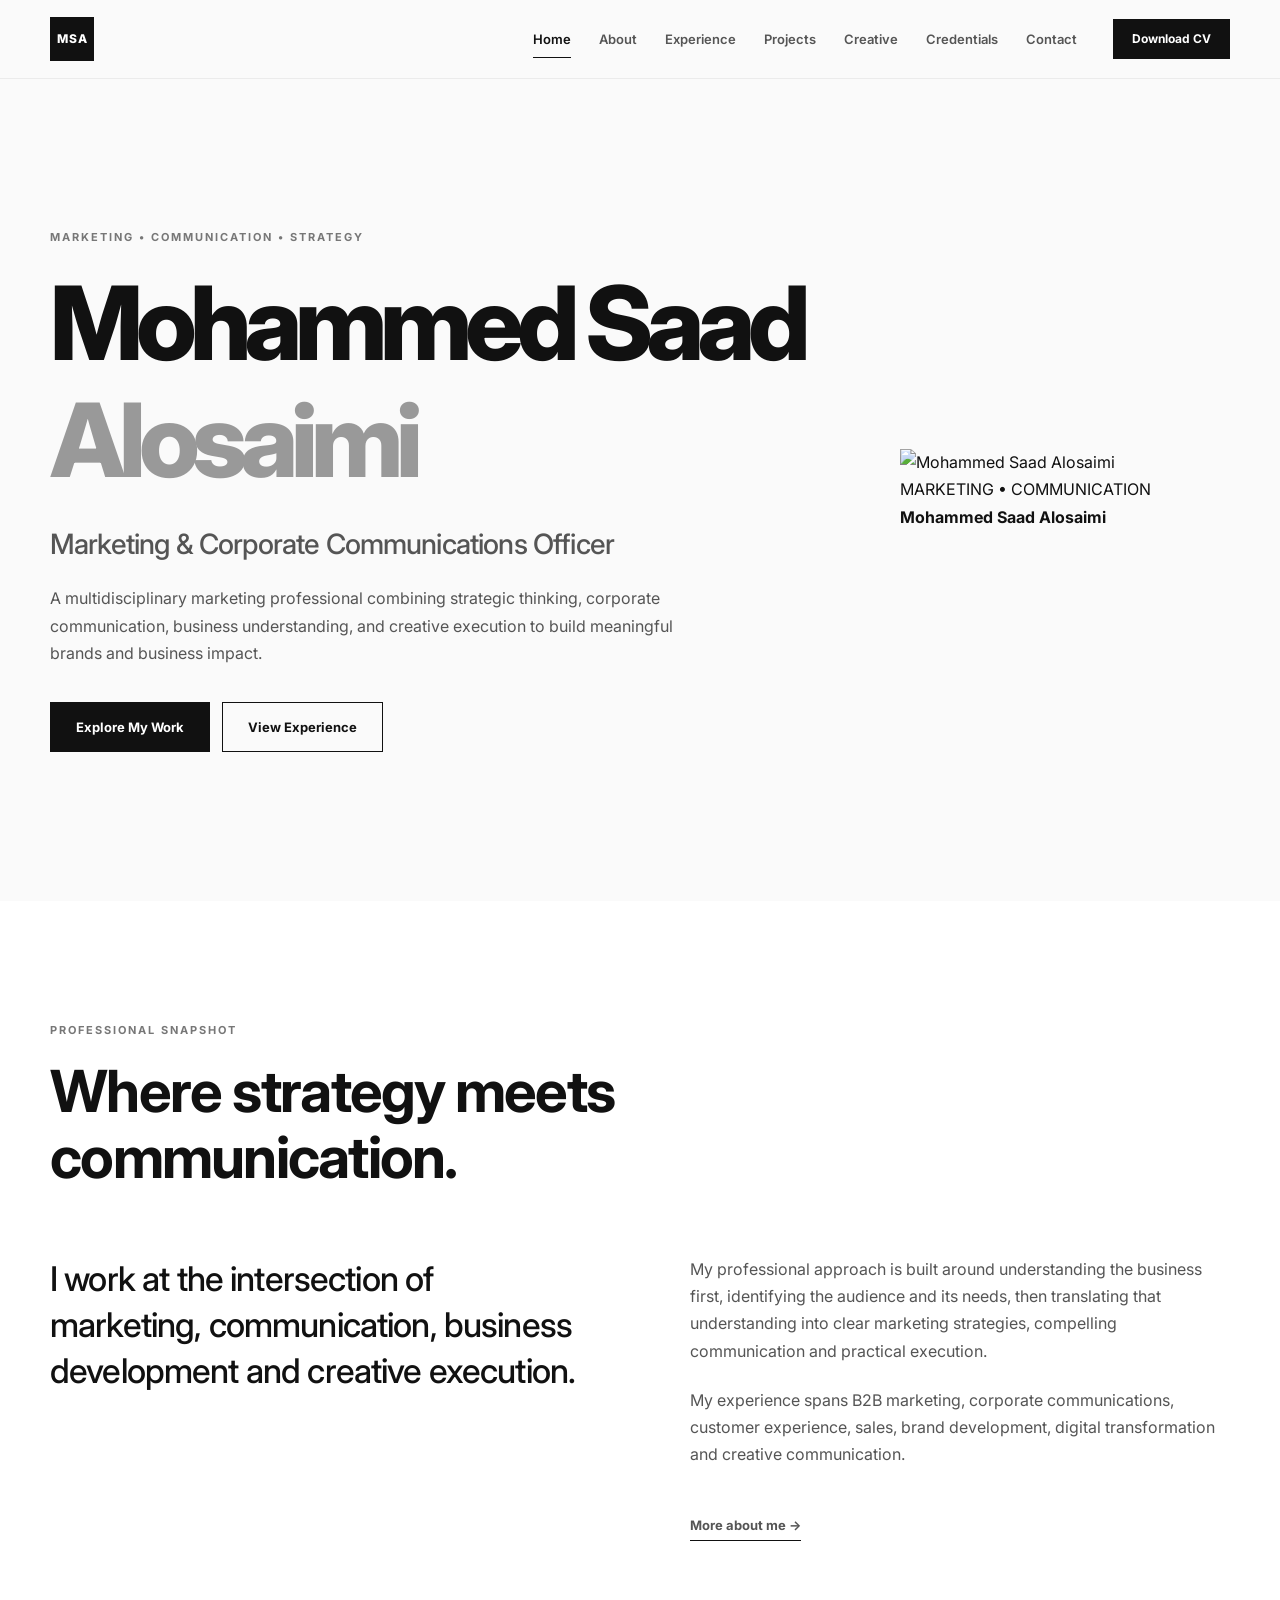
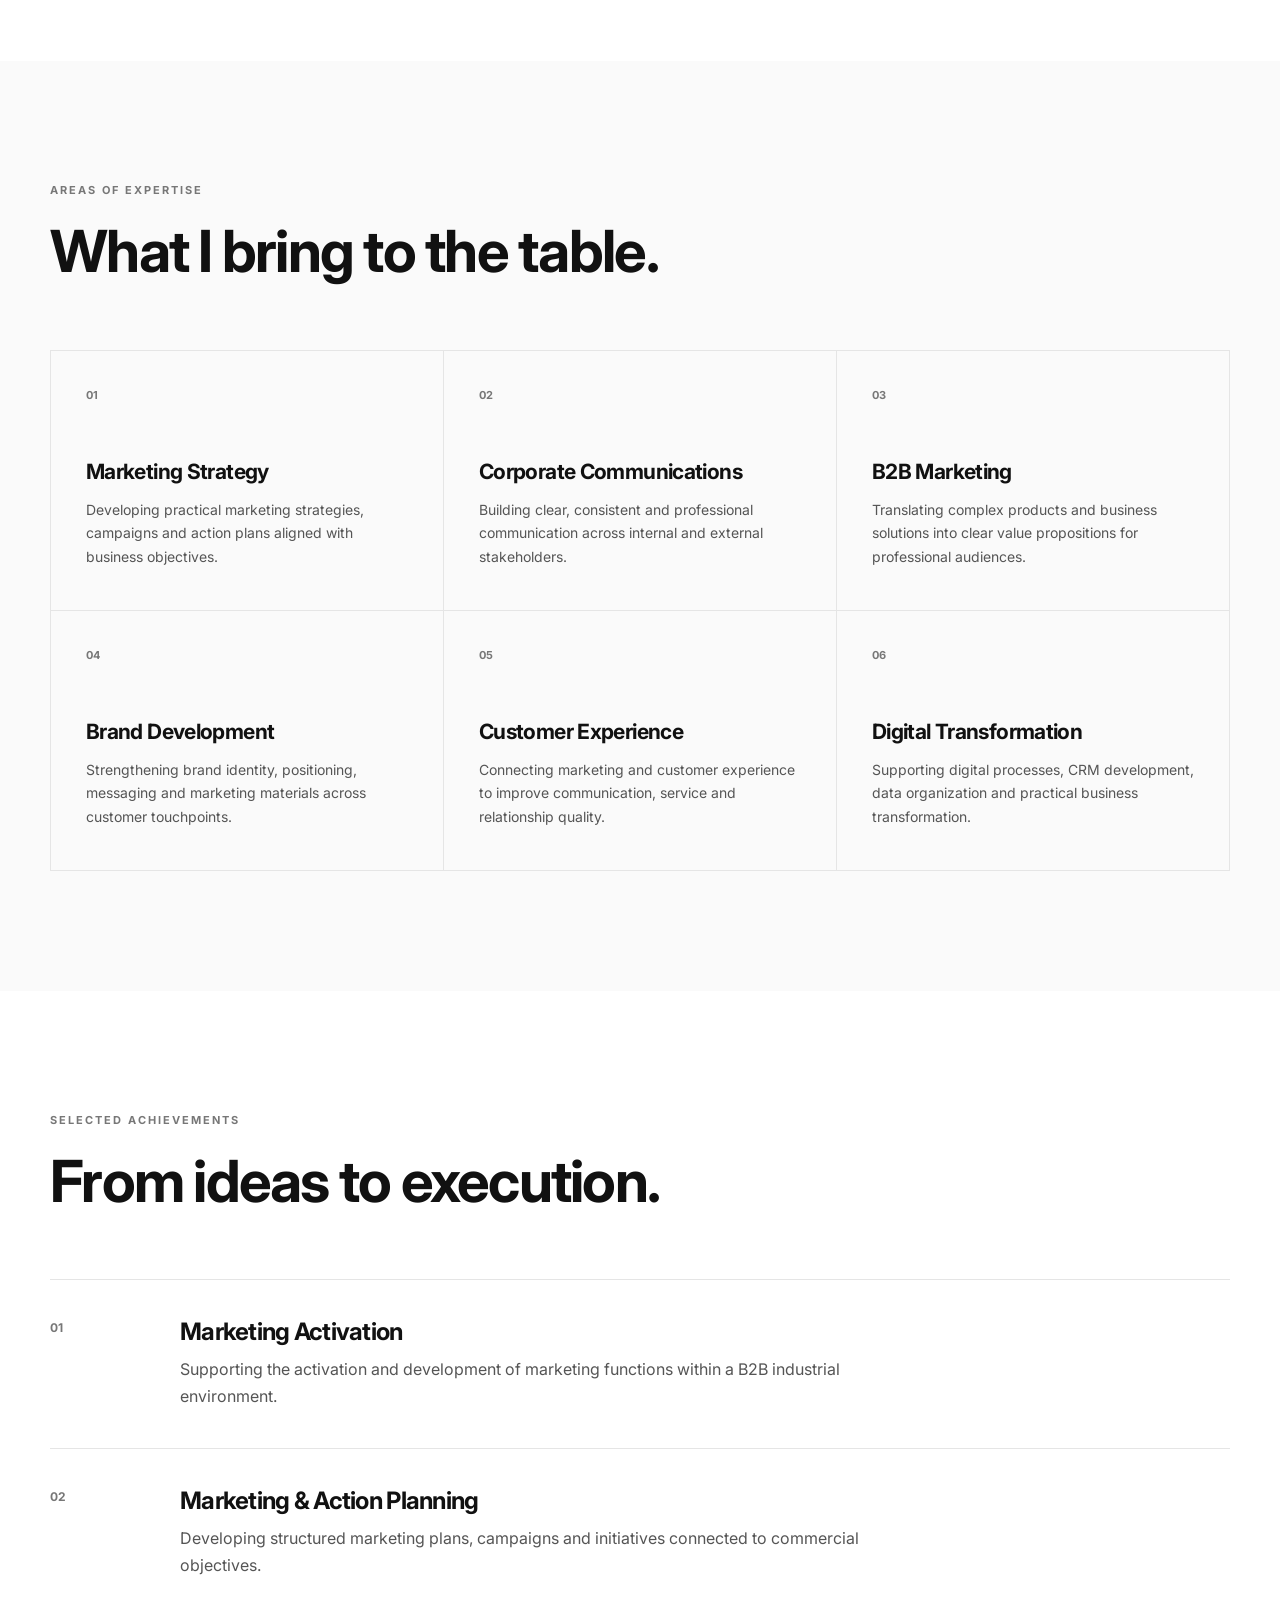
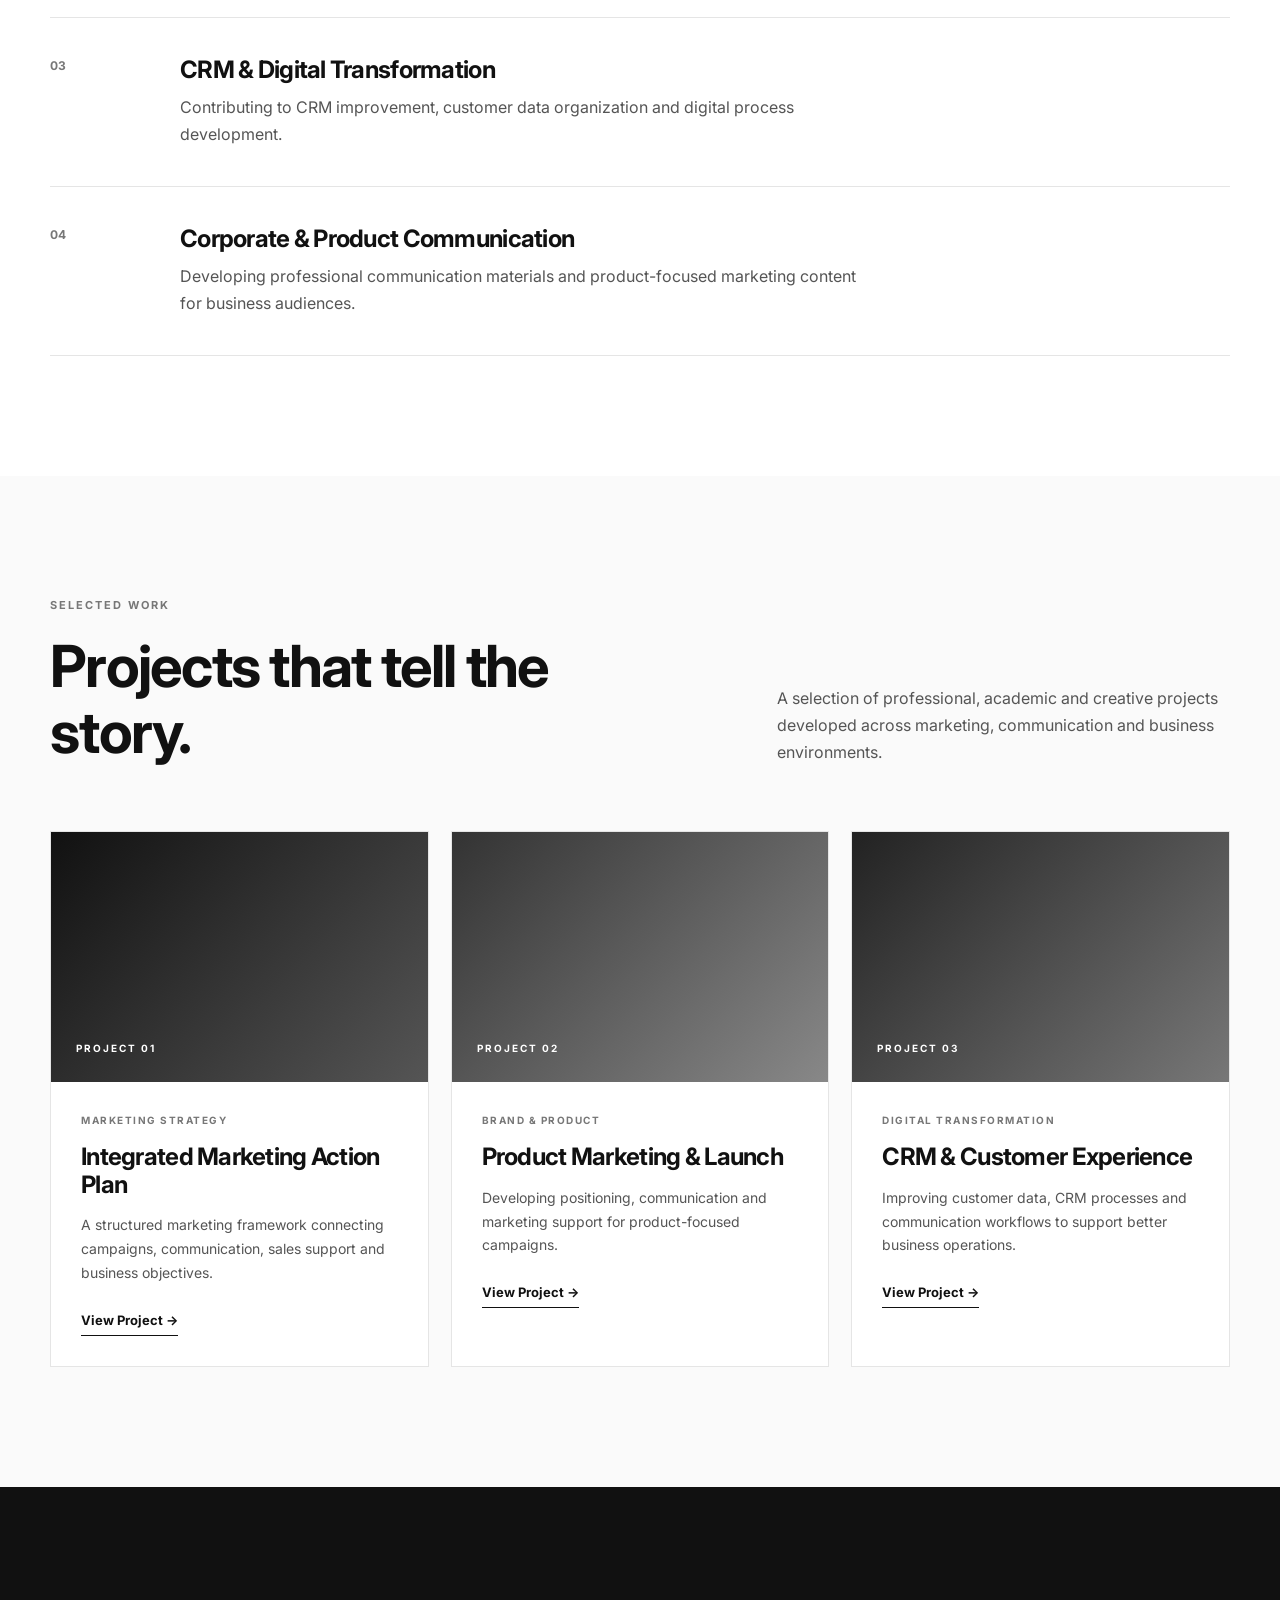
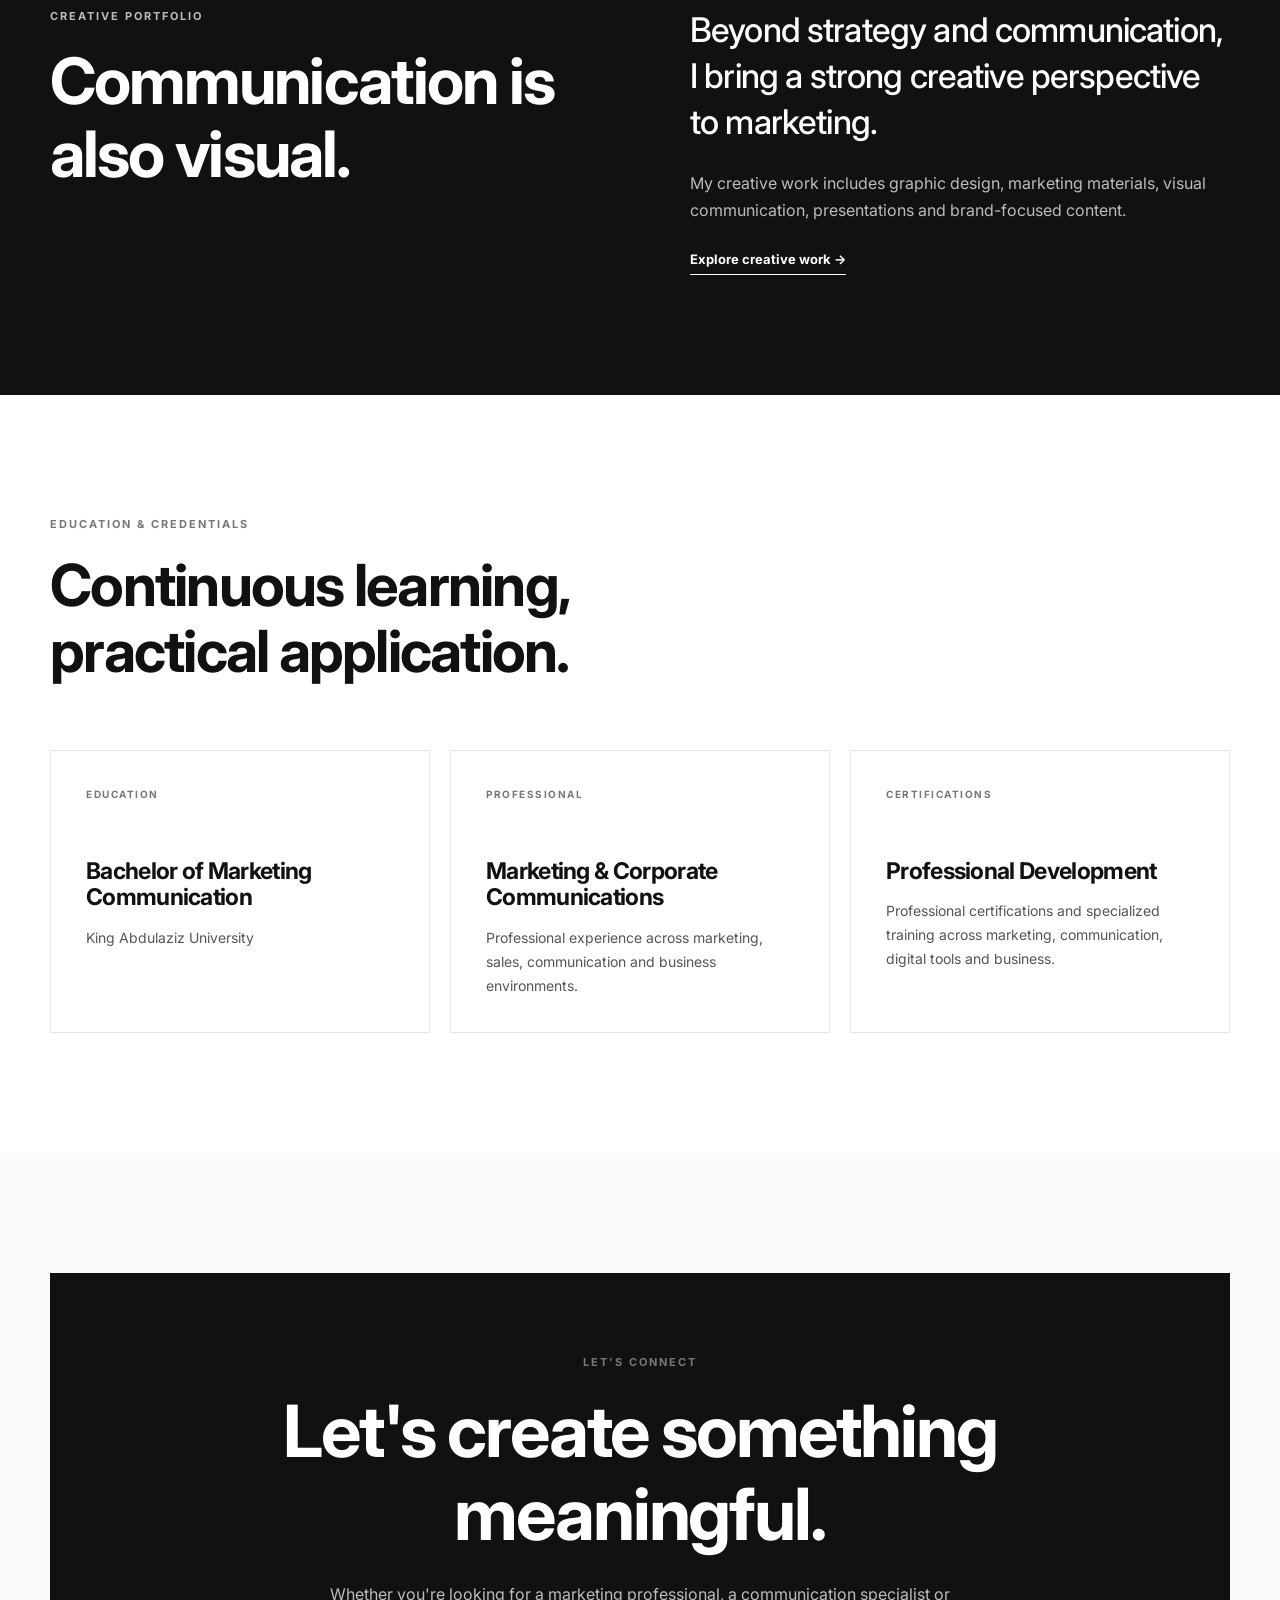
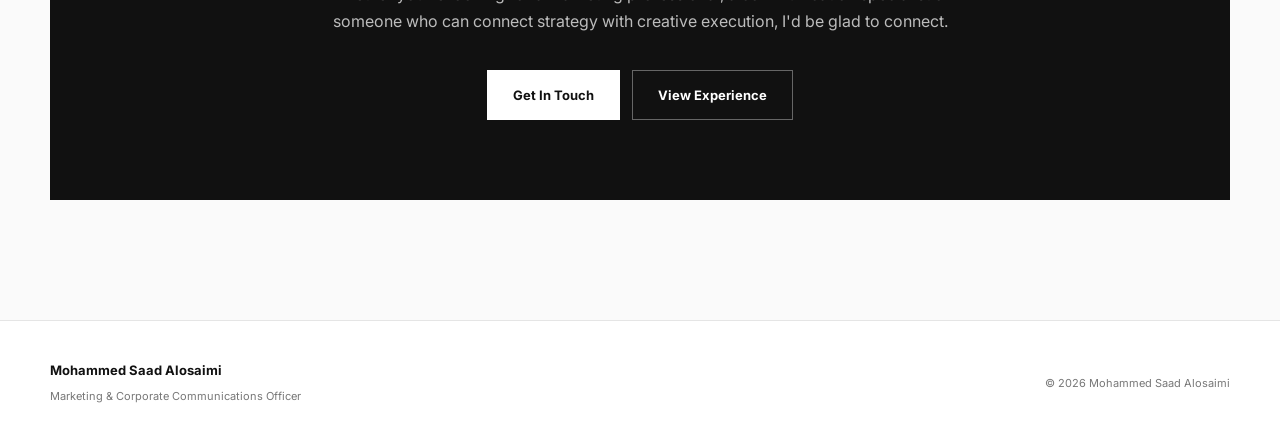
==== commit 7b01b80a: "Update index.html" ====
--- a/index.html
+++ b/index.html
@@ -4,10 +4,10 @@
     <meta charset="UTF-8">
     <meta name="viewport" content="width=device-width, initial-scale=1.0">
 
-    <title>Mohammed Saud Alosaimi | Marketing & Corporate Communications</title>
+    <title>Mohammed Saad Alosaimi | Marketing & Corporate Communications</title>
 
     <meta name="description"
-          content="Mohammed Saud Alosaimi — Marketing & Corporate Communications Specialist. Explore professional experience, marketing projects, creative work, and credentials.">
+          content="Mohammed Saad Alosaimi — Marketing & Corporate Communications Officer. Explore professional experience, marketing projects, creative work, and credentials.">
 
     <link rel="stylesheet" href="style.css">
     <script defer src="script.js"></script>
@@ -61,12 +61,12 @@
             </p>
 
             <h1>
-                Mohammed Saud
+                Mohammed Saad
                 <span>Alosaimi</span>
             </h1>
 
             <h2>
-                Marketing & Corporate Communications Specialist
+                Marketing & Corporate Communications Officer
             </h2>
 
             <p class="hero-description">
@@ -665,18 +665,18 @@
 
         <div>
             <strong>
-                Mohammed Saud Alosaimi
+                Mohammed Saad Alosaimi
             </strong>
 
             <p>
-                Marketing & Corporate Communications Specialist
+                Marketing & Corporate Communications Officer
             </p>
         </div>
 
 
         <div>
             <p>
-                © 2026 Mohammed Saud Alosaimi
+                © 2026 Mohammed Saad Alosaimi
             </p>
         </div>
 
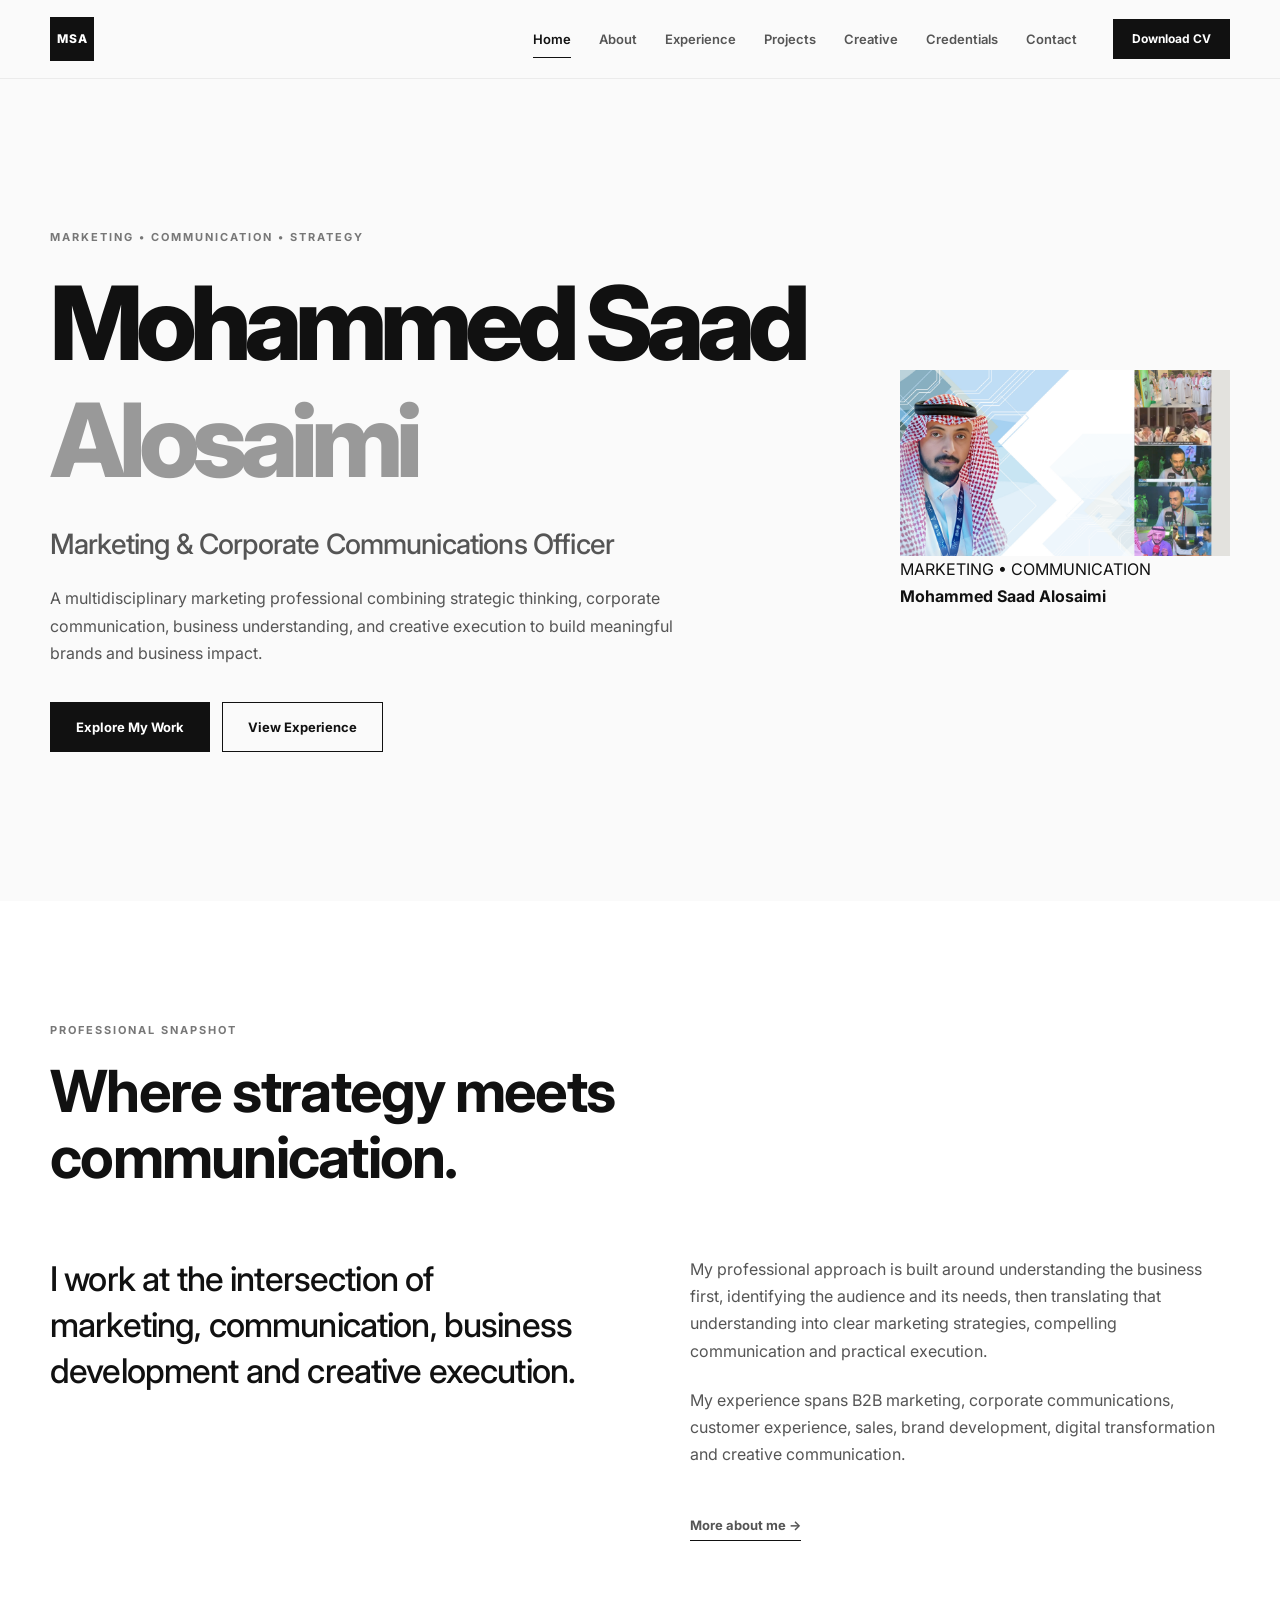
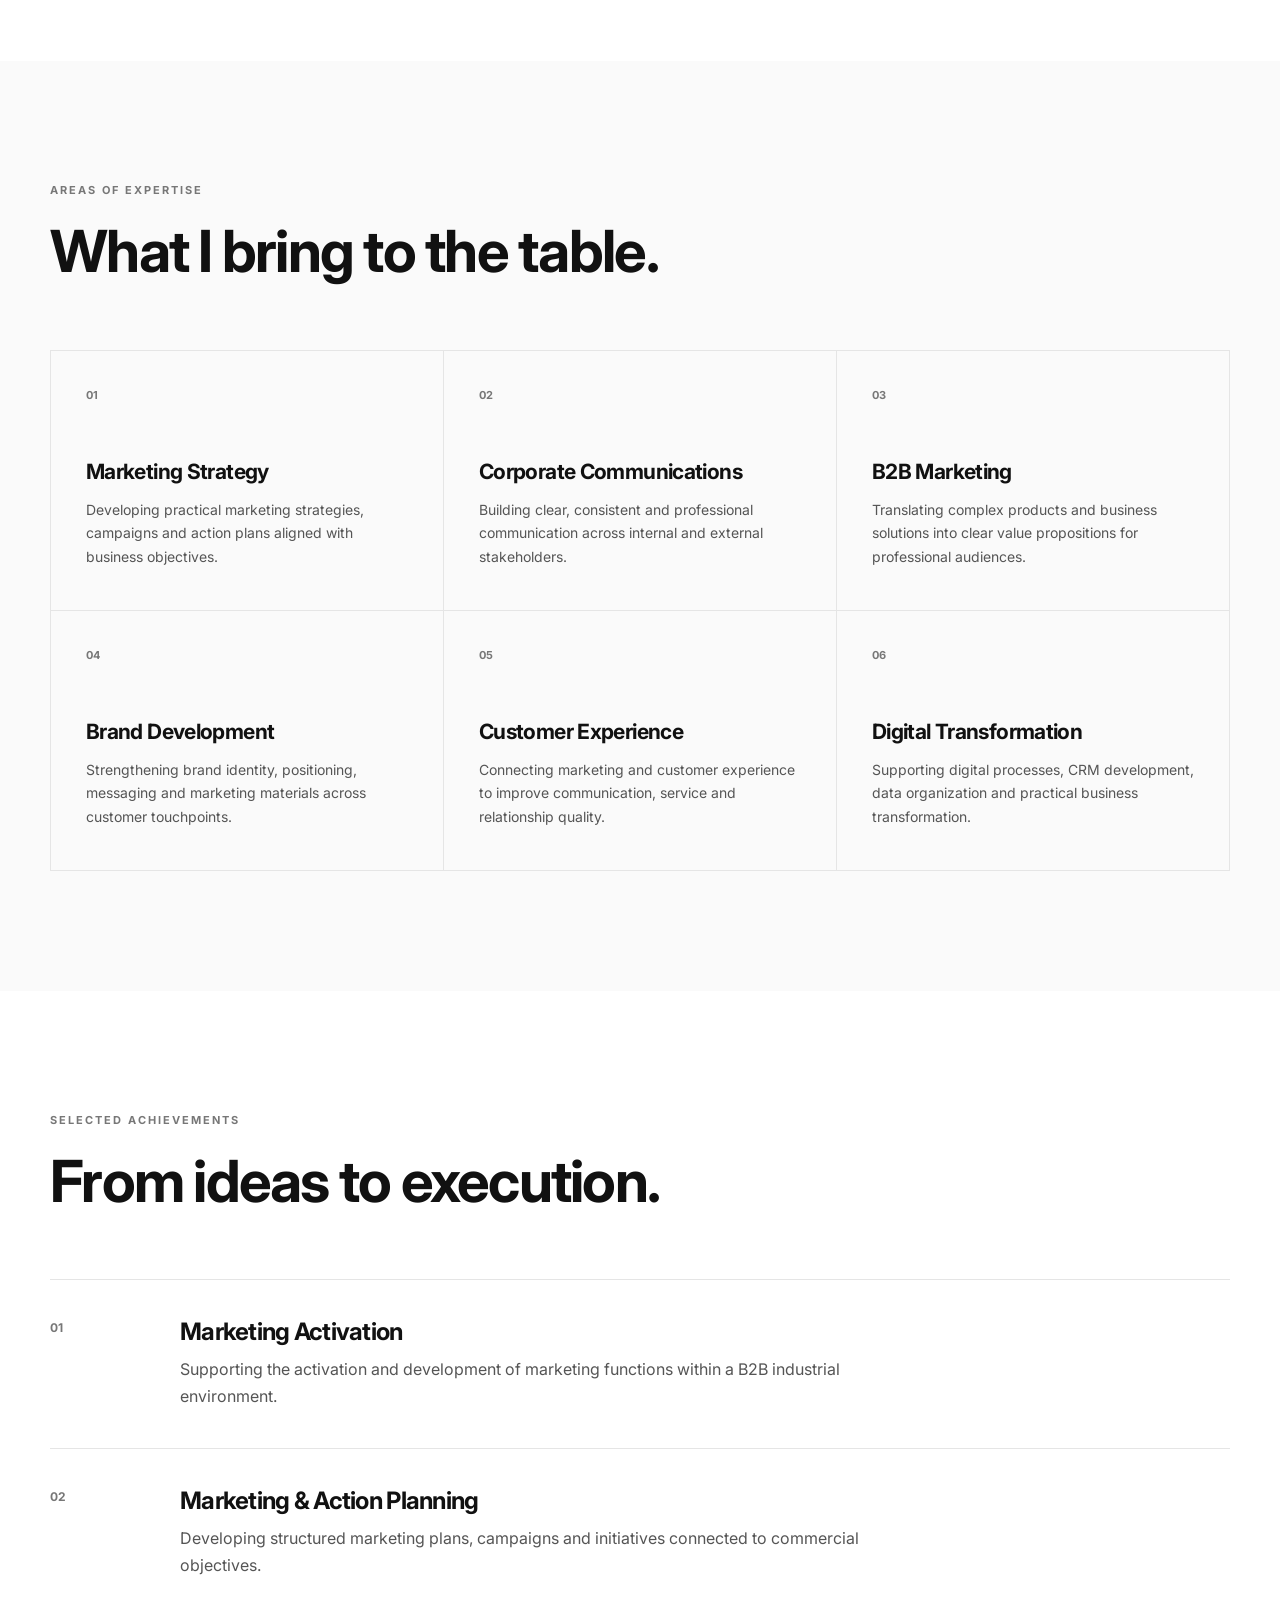
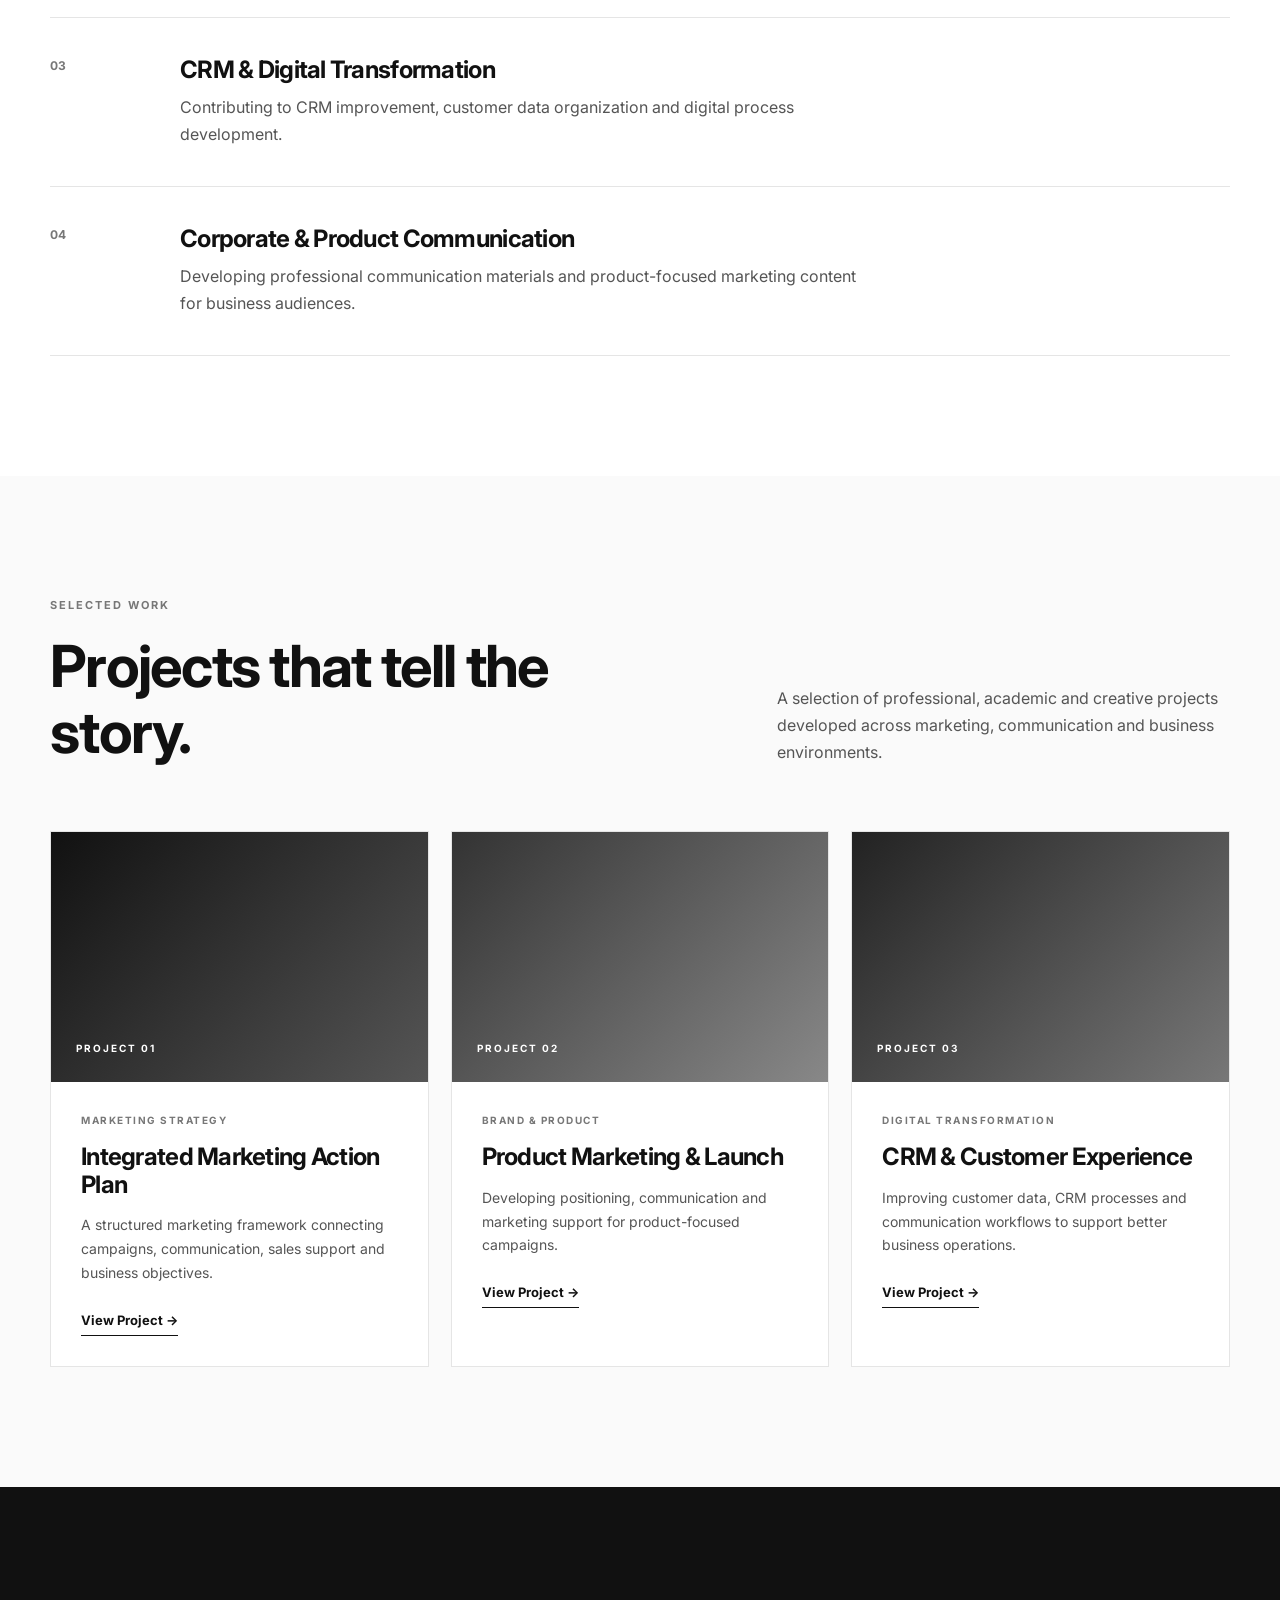
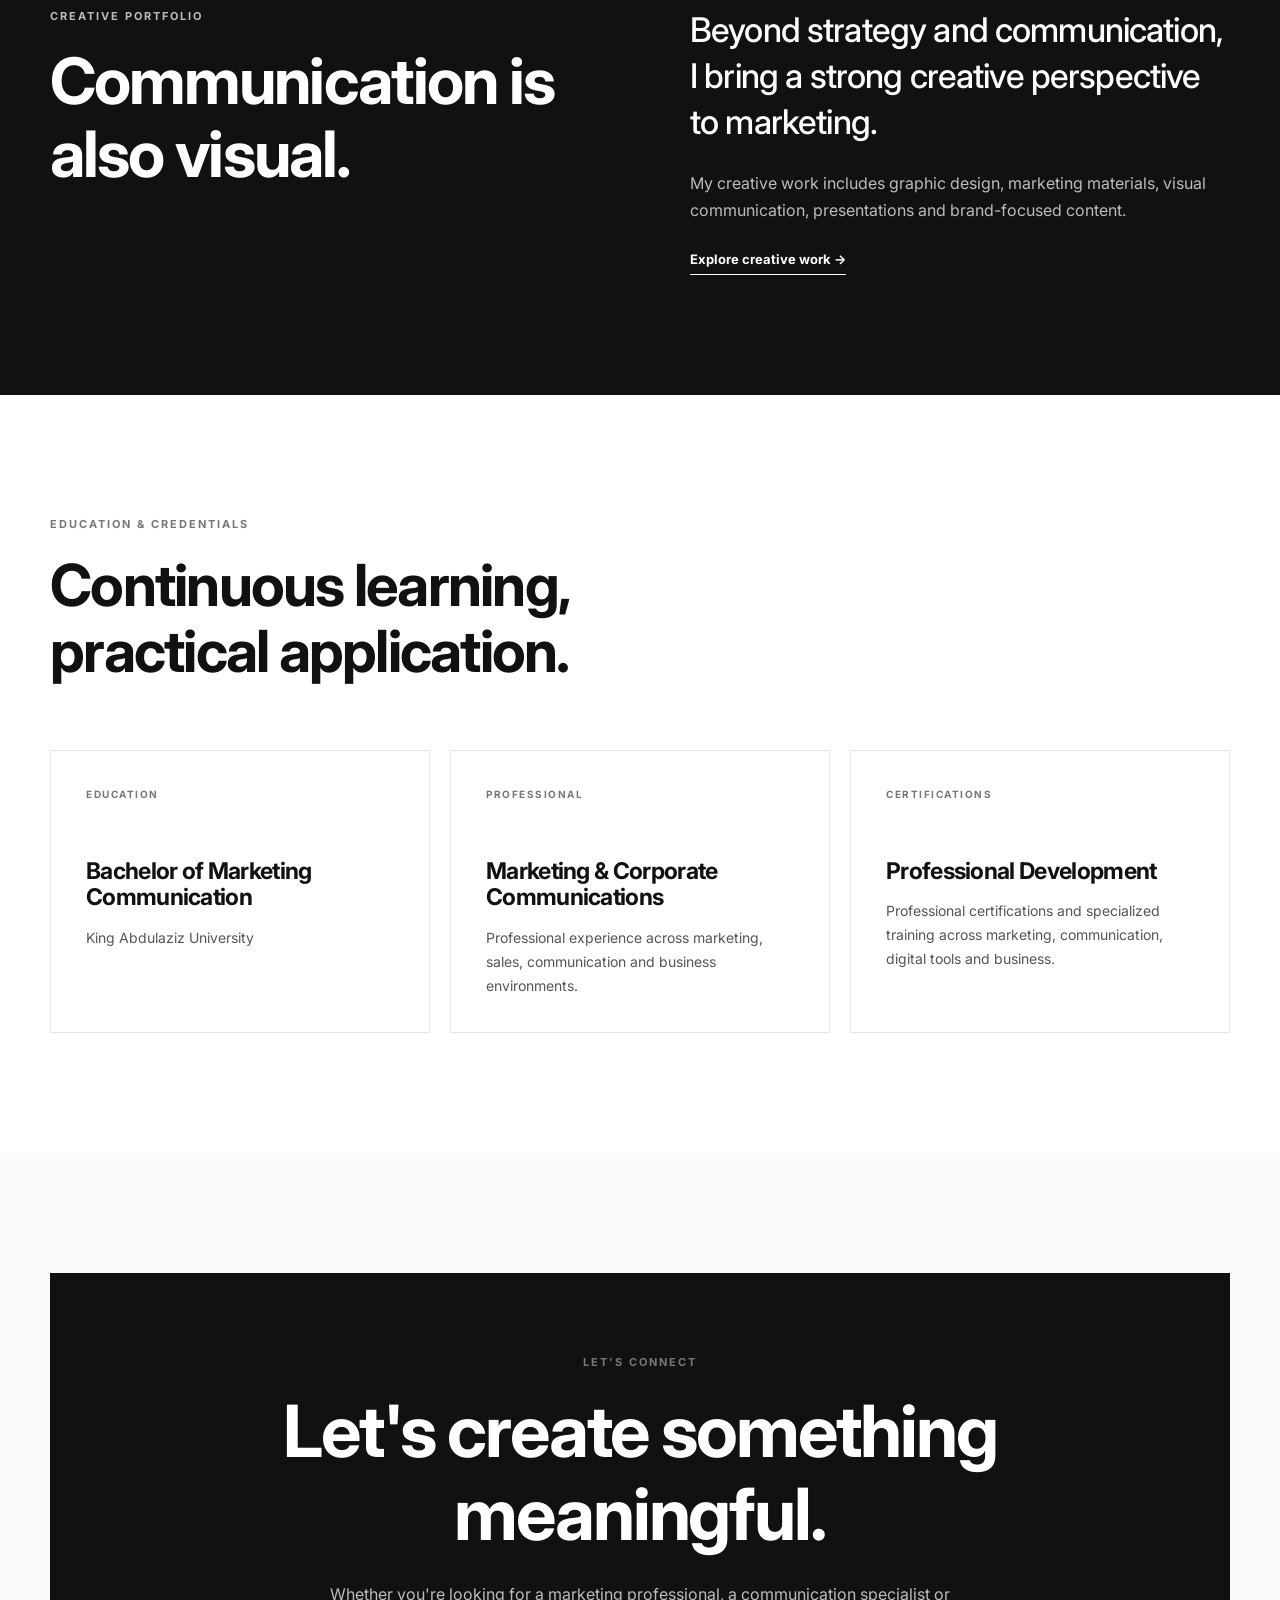
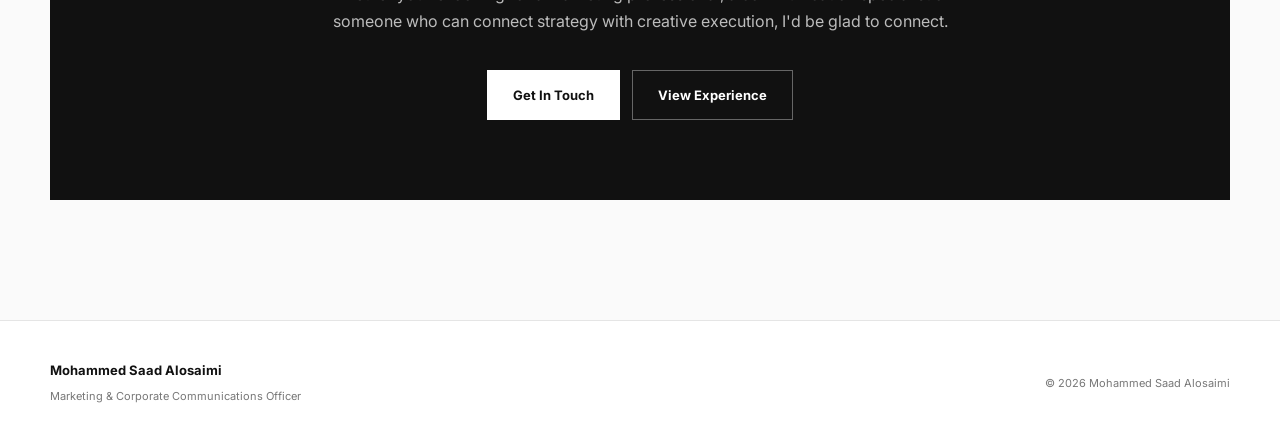
==== commit 66ffcf17: "Update index.html" ====
--- a/index.html
+++ b/index.html
@@ -95,6 +95,8 @@
 
 <div class="hero-visual">
 
+<div class="hero-visual">
+
     <div class="hero-profile">
 
         <img
